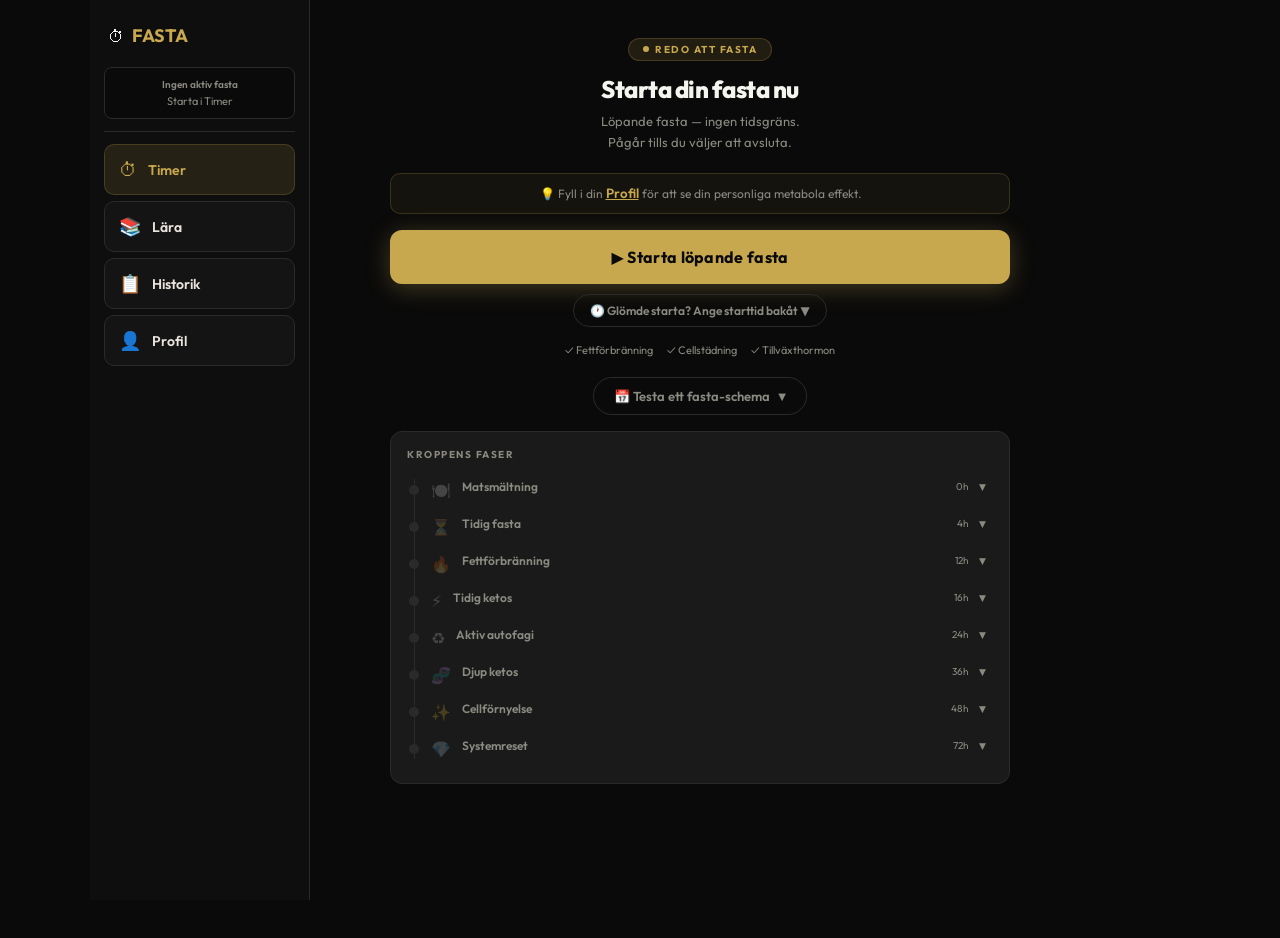
==== index.html @ 11d21c67 "Appikoner: guldring med F på svart bakgrund - icons/icon-192.png, icon-512.png (även maskable) och a" ====
<!DOCTYPE html>
<html lang="sv">
<head>
<meta charset="UTF-8"/>
<meta name="viewport" content="width=device-width, initial-scale=1.0, viewport-fit=cover"/>
<title>FASTA — Periodisk fasta timer & tracker | 16:8, OMAD, löpande fasta</title>
<meta name="description" content="Gratis app för periodisk fasta. Starta din 16:8, 18:6, OMAD eller löpande fasta och följ kroppens faser i realtid — fettförbränning, ketos och autofagi. Ingen registrering krävs."/>
<meta name="keywords" content="periodisk fasta, fasta app, 16:8 fasta, intermittent fasting, fasta timer, OMAD, ketos, autofagi, fettförbränning, fasta tracker"/>
<meta name="author" content="fastatimer.se"/>
<link rel="canonical" href="https://fastatimer.se/"/>
<meta property="og:type" content="website"/>
<meta property="og:url" content="https://fastatimer.se/"/>
<meta property="og:title" content="FASTA — Periodisk fasta timer & tracker"/>
<meta property="og:description" content="Följ din fasta i realtid. Se kroppens faser, fettförbränning, ketos och autofagi. Gratis och utan registrering."/>
<meta property="og:locale" content="sv_SE"/>
<meta name="twitter:card" content="summary"/>
<meta name="twitter:title" content="FASTA — Periodisk fasta timer & tracker"/>
<meta name="twitter:description" content="Gratis app för periodisk fasta. Följ 16:8, OMAD och löpande fasta med realtidstimer och kroppsfaser."/>
<link rel="manifest" href="manifest.json"/>
<meta name="theme-color" content="#c8a84e"/>
<meta name="apple-mobile-web-app-capable" content="yes"/>
<meta name="apple-mobile-web-app-status-bar-style" content="black-translucent"/>
<meta name="apple-mobile-web-app-title" content="FASTA"/>
<link rel="apple-touch-icon" href="icons/apple-touch-icon.png"/>
<link rel="icon" type="image/png" sizes="192x192" href="icons/icon-192.png"/>
<link href="https://fonts.googleapis.com/css2?family=Outfit:wght@300;400;500;600;700;800&display=swap" rel="stylesheet"/>
<link rel="stylesheet" href="css/styles.css"/>
</head>
<body>
<div id="app">
  <!-- Desktop sidebar -->
  <div id="sidebar">
    <div class="sidebar-logo"><span>⏱</span><span class="sidebar-logo-text">FASTA</span></div>
    <div id="sidebar-widget"></div>
    <div class="sidebar-divider"></div>
    <button class="nav-btn active"   data-view="timer"    onclick="setView('timer')">  <span class="n-icon">⏱</span><span class="n-label">Timer</span></button>
    <button class="nav-btn inactive" data-view="lära"     onclick="setView('lära')">   <span class="n-icon">📚</span><span class="n-label">Lära</span></button>
    <button class="nav-btn inactive" data-view="historik" onclick="setView('historik')"><span class="n-icon">📋</span><span class="n-label">Historik</span></button>
    <button class="nav-btn inactive" data-view="profil"   onclick="setView('profil')"> <span class="n-icon">👤</span><span class="n-label">Profil</span></button>
  </div>

  <!-- Mobile topbar -->
  <div id="mobile-topbar">
    <span class="topbar-title">FASTA</span>
    <div id="mobile-status-pill">⏱ Ingen fasta</div>
  </div>

  <!-- Main content area -->
  <div id="main"><div id="content"></div></div>

  <!-- Mobile bottom tab bar -->
  <nav id="mobile-tabs">
    <button class="tab-btn active" data-view="timer" onclick="setView('timer')"><span class="tab-icon">⏱</span><span class="tab-label">Timer</span></button>
    <button class="tab-btn" data-view="lära" onclick="setView('lära')"><span class="tab-icon">📚</span><span class="tab-label">Lära</span></button>
    <button class="tab-btn" data-view="historik" onclick="setView('historik')"><span class="tab-icon">📋</span><span class="tab-label">Historik</span></button>
    <button class="tab-btn" data-view="profil" onclick="setView('profil')"><span class="tab-icon">👤</span><span class="tab-label">Profil</span></button>
  </nav>
</div>
<script type="module" src="js/app.js"></script>
</body>
</html>
---- css/styles.css ----
/* ── FASTA — styles.css ── */

/* Reset & base */
*{box-sizing:border-box;margin:0;padding:0;}
body{font-family:'Outfit',system-ui,sans-serif;background:#0a0a0a;color:#f5f5f0;min-height:100vh;display:flex;justify-content:center;}
button{cursor:pointer;border:none;background:none;font-family:inherit;}
input,select{font-family:inherit;}

/* Scrollbar */
::-webkit-scrollbar{width:3px;}
::-webkit-scrollbar-thumb{background:#2a2a2a;border-radius:3px;}

/* Animations */
@keyframes fadeIn{from{opacity:0;transform:translateY(8px)}to{opacity:1;transform:translateY(0)}}
@keyframes popUp{from{opacity:0;transform:scale(.93)}to{opacity:1;transform:scale(1)}}
.fade{animation:fadeIn .25s ease forwards;}

/* Layout */
#app{display:flex;width:100%;max-width:1100px;min-height:100vh;}
#main{flex:1;overflow-y:auto;display:flex;justify-content:flex-start;padding:0 80px;}
#content{width:100%;max-width:620px;padding:32px 0 60px;}

/* Sidebar */
#sidebar{width:220px;background:#0e0e0e;border-right:1px solid #2a2a2a;display:flex;flex-direction:column;padding:24px 14px;position:sticky;top:0;height:100vh;flex-shrink:0;gap:4px;}
.sidebar-logo{display:flex;align-items:center;gap:8px;margin-bottom:16px;padding-left:4px;}
.sidebar-logo-text{font-size:18px;font-weight:700;color:#c8a84e;letter-spacing:-.3px;}
.sidebar-divider{height:1px;background:#2a2a2a;margin:8px 0;}

/* Navigation */
.nav-btn{width:100%;padding:13px 14px;border-radius:10px;display:flex;align-items:center;gap:11px;transition:all .15s;text-align:left;margin-bottom:2px;}
.nav-btn.active{background:rgba(200,168,78,0.12);color:#c8a84e;border:1px solid rgba(200,168,78,0.22);}
.nav-btn.inactive{color:#e8e4dc;border:1px solid #2a2a2a;background:#141414;}
.nav-btn .n-icon{font-size:18px;}
.nav-btn .n-label{font-size:14px;font-weight:600;}

/* Mobile topbar */
#mobile-topbar{display:none;position:fixed;top:0;left:0;right:0;z-index:90;background:#0e0e0e;border-bottom:1px solid #2a2a2a;height:52px;align-items:center;padding:0 16px;gap:12px;}
.topbar-title{font-size:15px;font-weight:700;color:#c8a84e;flex:1;}
#mobile-status-pill{background:#141414;border:1px solid #2a2a2a;border-radius:20px;padding:4px 10px;font-size:11px;color:#8a8a80;}
#mobile-status-pill.active-pill{border-color:rgba(200,168,78,0.3);color:#c8a84e;}

/* Cards */
.card{background:#1a1a1a;border:1px solid #2a2a2a;border-radius:12px;padding:16px;margin-bottom:14px;}
.variant-card{background:#141414;border:1px solid #2a2a2a;border-radius:10px;padding:12px;cursor:pointer;transition:all .15s;}
.variant-card:hover{border-color:rgba(200,168,78,0.3);}
.variant-card.selected{background:rgba(200,168,78,0.08);border-color:rgba(200,168,78,0.4);}

/* Eyebrow label */
.eyebrow{font-size:10px;color:#8a8a80;font-weight:700;letter-spacing:1.5px;text-transform:uppercase;margin-bottom:10px;}

/* Dual time boxes */
.dual-time{display:grid;grid-template-columns:1fr 1fr;gap:10px;width:100%;margin-bottom:14px;}
.time-box{border-radius:10px;padding:14px;text-align:center;}
.time-box.actual{background:#141414;border:1px solid #2a2a2a;}
.time-box.metabolic{background:rgba(200,168,78,0.1);border:1px solid rgba(200,168,78,0.35);}
.time-box-label{font-size:10px;font-weight:700;letter-spacing:1.5px;text-transform:uppercase;margin-bottom:6px;}
.time-box-value{font-size:22px;font-weight:800;font-family:monospace;letter-spacing:1px;}
.time-box-phase{font-size:11px;font-weight:600;margin-top:4px;}

/* Ring */
.ring-wrap{position:relative;width:200px;height:200px;margin-bottom:14px;}
.ring-center{position:absolute;inset:0;display:flex;flex-direction:column;align-items:center;justify-content:center;gap:2px;}

/* Buttons */
.btn-gold{padding:15px;border-radius:10px;font-size:15px;font-weight:700;background:#c8a84e;color:#0a0a0a;border:none;box-shadow:0 4px 18px rgba(200,168,78,0.25);letter-spacing:.3px;}
.btn-end{padding:15px;border-radius:10px;font-size:15px;font-weight:700;background:#1a1a1a;color:#8a8a80;border:1px solid #2a2a2a;}
.btn-icon{padding:15px;border-radius:10px;font-size:15px;background:#1a1a1a;color:#8a8a80;border:1px solid #2a2a2a;}

/* Phase timeline */
.phase-row:hover{background:rgba(200,168,78,0.04)!important;}
.phase-dot{position:absolute;left:2px;width:10px;height:10px;border-radius:50%;z-index:1;transition:all .6s;}
.phase-bar{height:2px;border-radius:2px;background:#2a2a2a;overflow:hidden;}
.phase-bar-fill{height:100%;border-radius:2px;transition:width .9s ease;}
.phase-detail{padding:9px 10px 10px 32px;margin-bottom:3px;background:#0a0a0a;border-radius:7px;}

/* Pause banner */
.pause-banner{width:100%;background:rgba(200,168,78,0.08);border:1px solid rgba(200,168,78,0.22);border-radius:8px;padding:9px 12px;margin-bottom:14px;display:flex;justify-content:space-between;align-items:center;}

/* Learn cards */
.learn-card{background:#1a1a1a;border-radius:10px;padding:12px;cursor:pointer;display:flex;flex-direction:column;gap:7px;min-height:120px;transition:transform .15s,border-color .15s;}
.learn-card:hover{transform:translateY(-2px);}
.learn-icon-box{width:30px;height:30px;border-radius:7px;background:rgba(200,168,78,0.12);border:1px solid rgba(200,168,78,0.22);display:flex;align-items:center;justify-content:center;font-size:14px;}
.warn-banner{background:rgba(127,29,29,0.25);border:1px solid rgba(239,68,68,0.2);border-radius:7px;padding:9px 12px;margin-bottom:10px;font-size:11px;color:#fca5a5;line-height:1.6;}

/* History */
.hist-card{background:#1a1a1a;border:1px solid #2a2a2a;border-radius:12px;padding:14px;margin-bottom:10px;transition:border-color .15s;}
.hist-card:hover{border-color:rgba(200,168,78,0.22);}
.stat-card{background:#1a1a1a;border:1px solid #2a2a2a;border-radius:10px;padding:12px 10px;text-align:center;}
.stat-val{font-size:20px;font-weight:800;color:#c8a84e;}
.stat-label{font-size:10px;color:#8a8a80;margin-top:2px;}

/* History modal */
.benefit-box{border-radius:10px;padding:10px 12px;margin-bottom:8px;}
.not-reached{display:flex;gap:8px;align-items:center;padding:7px 10px;background:#0a0a0a;border-radius:8px;margin-bottom:5px;border:1px solid #2a2a2a;opacity:.45;}
.log-item{display:flex;gap:8px;padding:7px 10px;background:#0a0a0a;border-radius:8px;margin-bottom:4px;border:1px solid #2a2a2a;}

/* Profile */
.profile-field{margin-bottom:16px;}
.profile-label{font-size:12px;color:#8a8a80;font-weight:600;margin-bottom:6px;display:block;}
.profile-input{width:100%;padding:11px 14px;border-radius:10px;border:1px solid #2a2a2a;background:#0a0a0a;color:#f5f5f0;font-size:14px;outline:none;transition:border-color .15s;}
.profile-input:focus{border-color:rgba(200,168,78,0.4);}
.profile-radio-group{display:flex;gap:8px;flex-wrap:wrap;}
.profile-radio{padding:9px 16px;border-radius:20px;font-size:13px;font-weight:600;cursor:pointer;transition:all .15s;border:1px solid #2a2a2a;background:#0a0a0a;color:#8a8a80;}
.profile-radio.selected{background:rgba(200,168,78,0.12);color:#c8a84e;border-color:rgba(200,168,78,0.4);}

/* Modals */
.modal-backdrop{position:fixed;inset:0;z-index:200;background:rgba(0,0,0,0.8);backdrop-filter:blur(4px);display:flex;align-items:center;justify-content:center;padding:20px;overflow-y:auto;}
.modal-box{background:#1a1a1a;border-radius:16px;max-width:400px;width:100%;box-shadow:0 24px 60px rgba(0,0,0,0.7);border:1px solid rgba(200,168,78,0.22);animation:popUp .2s ease;}
.modal-header{padding:18px 18px 14px;border-bottom:1px solid #2a2a2a;}
.modal-body{padding:14px 18px;max-height:60vh;overflow-y:auto;}
.modal-close{color:#8a8a80;font-size:20px;cursor:pointer;line-height:1;}
.minput{width:100%;padding:9px 12px;border-radius:8px;border:1px solid #2a2a2a;background:#0a0a0a;color:#f5f5f0;font-size:13px;outline:none;font-family:inherit;margin-bottom:8px;}

/* Mobile bottom tab bar */
#mobile-tabs{display:none;position:fixed;bottom:0;left:0;right:0;z-index:90;background:#0e0e0e;border-top:1px solid #2a2a2a;height:60px;justify-content:space-around;align-items:center;padding:0 8px;}
.tab-btn{display:flex;flex-direction:column;align-items:center;gap:2px;padding:6px 12px;border-radius:8px;transition:all .15s;color:#8a8a80;min-width:60px;}
.tab-btn.active{color:#c8a84e;}
.tab-icon{font-size:20px;line-height:1;}
.tab-label{font-size:10px;font-weight:600;letter-spacing:.3px;}

/* Touch optimizations */
button, .variant-card, .learn-card, .hist-card, .phase-row{
  -webkit-tap-highlight-color:transparent;
  touch-action:manipulation;
}

/* Responsive — tablet */
@media(max-width:900px){
  #main{padding:0 40px;}
  #content{max-width:560px;}
}

/* Responsive — mobile */
@media(max-width:700px){
  #sidebar{display:none;}
  #mobile-topbar{display:flex;}
  #mobile-tabs{display:flex;}
  #main{padding:52px 0 0;justify-content:center;}
  #content{padding:16px 16px 140px;max-width:100%;}

  /* Prevent iOS zoom on focus */
  .profile-input, .minput, input[type="number"], input[type="datetime-local"]{
    font-size:16px;
  }

  /* Dual time boxes — stack on very small */
  .dual-time{gap:8px;}
  .time-box{padding:10px 8px;}
  .time-box-value{font-size:18px;}
  .time-box-label{font-size:9px;letter-spacing:1px;}

  /* Bigger touch targets */
  .btn-end, .btn-icon, .btn-gold{padding:16px;min-height:48px;}
  .nav-btn{padding:14px;min-height:48px;}
  .profile-radio{padding:11px 16px;min-height:44px;}

  /* Learn cards — 2 columns on mobile */
  .learn-grid{grid-template-columns:repeat(2,1fr)!important;gap:8px!important;}
  .learn-card{min-height:100px;padding:10px;}

  /* Schema grid — single column */
  .schema-grid{grid-template-columns:1fr!important;}

  /* Stats grid — keep 3 but tighter */
  .stats-grid{gap:6px!important;}
  .stat-card{padding:10px 6px;}
  .stat-val{font-size:18px;}

  /* History cards */
  .hist-card{padding:12px;}

  /* Modals — full width on mobile */
  .modal-backdrop{padding:12px;align-items:flex-end;}
  .modal-box{max-width:100%;border-radius:16px 16px 0 0;max-height:85vh;}
  .modal-body{max-height:65vh;}

  /* Cards */
  .card{padding:14px;margin-bottom:12px;}

  /* Phase timeline touch targets */
  .phase-row{min-height:44px;}

  /* Variant cards */
  .variant-card{padding:14px;}
}

/* Responsive — very small (iPhone SE etc) */
@media(max-width:380px){
  #content{padding:12px 12px 140px;}

  .dual-time{grid-template-columns:1fr;gap:6px;}
  .time-box-value{font-size:20px;}

  .learn-grid{grid-template-columns:1fr!important;}

  .stat-val{font-size:16px;}
  .stat-card{padding:8px 4px;}

  .modal-backdrop{padding:0;}
  .modal-box{border-radius:16px 16px 0 0;}
}

/* Safe area for notched phones */
@supports(padding:env(safe-area-inset-bottom)){
  #mobile-tabs{padding-bottom:env(safe-area-inset-bottom);height:calc(60px + env(safe-area-inset-bottom));}
  #content{padding-bottom:calc(140px + env(safe-area-inset-bottom));}
  #mobile-topbar{padding-top:env(safe-area-inset-top);height:calc(52px + env(safe-area-inset-top));}
  @media(max-width:700px){
    #main{padding-top:calc(52px + env(safe-area-inset-top));}
  }
}
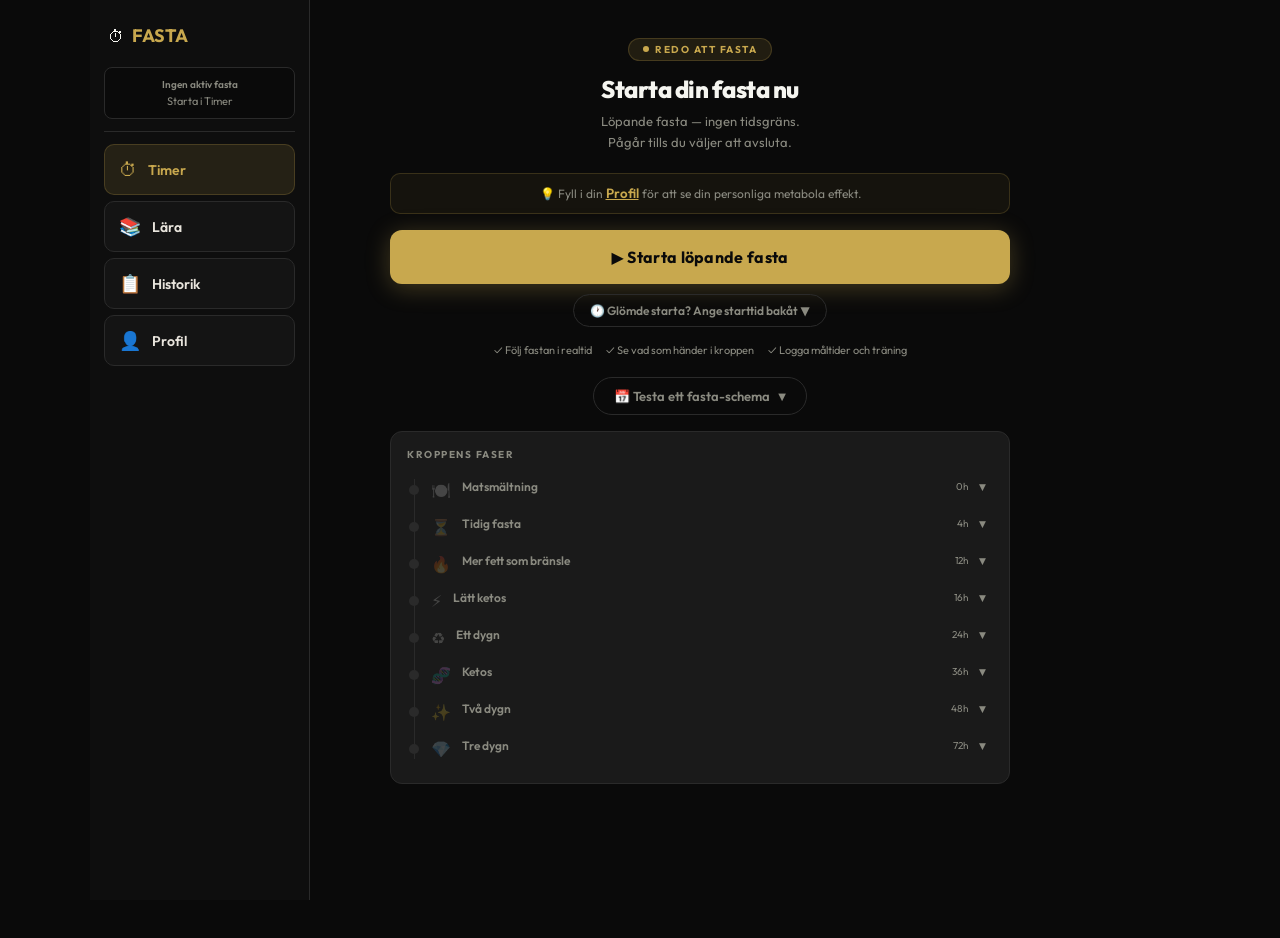
==== commit 6267f58d: "K2: en gammal flik skriver aldrig över nyare data Varje flik minns fasta-data som den senast läste e" ====
--- a/index.html
+++ b/index.html
@@ -56,6 +56,7 @@
     <button class="tab-btn" data-view="profil" onclick="setView('profil')"><span class="tab-icon">👤</span><span class="tab-label">Profil</span></button>
   </nav>
 </div>
+<div id="notice" class="notice" role="status" onclick="this.textContent=''"></div>
 <script type="module" src="js/app.js"></script>
 </body>
 </html>
--- a/css/styles.css
+++ b/css/styles.css
@@ -77,14 +77,18 @@
 .pause-banner{width:100%;background:rgba(200,168,78,0.08);border:1px solid rgba(200,168,78,0.22);border-radius:8px;padding:9px 12px;margin-bottom:14px;display:flex;justify-content:space-between;align-items:center;}
 
 /* Learn cards */
-.learn-card{background:#1a1a1a;border-radius:10px;padding:12px;cursor:pointer;display:flex;flex-direction:column;gap:7px;min-height:120px;transition:transform .15s,border-color .15s;}
-.learn-card:hover{transform:translateY(-2px);}
+.learn-card{background:#1a1a1a;border:1px solid #2a2a2a;border-radius:10px;padding:12px;cursor:pointer;display:flex;flex-direction:column;gap:7px;min-height:120px;transition:transform .15s,border-color .15s;}
+.learn-card:hover{transform:translateY(-2px);border-color:rgba(200,168,78,0.22);}
+.learn-card.warn{border-color:rgba(239,68,68,0.2);}
+.learn-card.warn:hover{border-color:rgba(239,68,68,0.4);}
 .learn-icon-box{width:30px;height:30px;border-radius:7px;background:rgba(200,168,78,0.12);border:1px solid rgba(200,168,78,0.22);display:flex;align-items:center;justify-content:center;font-size:14px;}
 .warn-banner{background:rgba(127,29,29,0.25);border:1px solid rgba(239,68,68,0.2);border-radius:7px;padding:9px 12px;margin-bottom:10px;font-size:11px;color:#fca5a5;line-height:1.6;}
 
 /* History */
 .hist-card{background:#1a1a1a;border:1px solid #2a2a2a;border-radius:12px;padding:14px;margin-bottom:10px;transition:border-color .15s;}
 .hist-card:hover{border-color:rgba(200,168,78,0.22);}
+.hist-del{padding:4px 8px;border-radius:6px;font-size:12px;color:#52525b;background:transparent;border:1px solid #2a2a2a;cursor:pointer;}
+.hist-del:hover{color:#ef4444;border-color:rgba(239,68,68,0.3);}
 .stat-card{background:#1a1a1a;border:1px solid #2a2a2a;border-radius:10px;padding:12px 10px;text-align:center;}
 .stat-val{font-size:20px;font-weight:800;color:#c8a84e;}
 .stat-label{font-size:10px;color:#8a8a80;margin-top:2px;}
@@ -200,6 +204,10 @@
   .modal-box{border-radius:16px 16px 0 0;}
 }
 
+/* Short message (showNotice in ui.js), above the bottom tab bar */
+.notice{position:fixed;left:16px;right:16px;bottom:calc(76px + env(safe-area-inset-bottom, 0px));z-index:300;max-width:420px;margin:0 auto;background:#1a1a1a;border:1px solid #c8a84e;border-radius:10px;padding:12px 14px;color:#f5f5f0;font-size:14px;line-height:1.5;box-shadow:0 6px 24px rgba(0,0,0,0.5);cursor:pointer;}
+.notice:empty{display:none;}
+
 /* Safe area for notched phones */
 @supports(padding:env(safe-area-inset-bottom)){
   #mobile-tabs{padding-bottom:env(safe-area-inset-bottom);height:calc(60px + env(safe-area-inset-bottom));}
@@ -209,3 +217,13 @@
     #main{padding-top:calc(52px + env(safe-area-inset-top));}
   }
 }
+
+/* Health questions (Profile) */
+.health-check{display:flex;align-items:center;gap:12px;width:100%;min-height:44px;padding:10px 12px;border-radius:10px;border:1px solid #2a2a2a;background:#0a0a0a;color:#b5b5aa;font-size:13px;line-height:1.5;text-align:left;cursor:pointer;font-family:inherit;}
+.health-check.checked{border-color:rgba(200,168,78,0.4);color:#f5f5f0;}
+.health-box{flex:0 0 22px;height:22px;border-radius:6px;border:1.5px solid #4a4a44;display:flex;align-items:center;justify-content:center;font-size:14px;font-weight:800;color:#0a0a0a;}
+.health-check.checked .health-box{background:#c8a84e;border-color:#c8a84e;}
+.health-warn{display:block;width:100%;margin-top:6px;padding:10px 12px;border-radius:10px;border:1px solid rgba(239,168,68,0.3);background:rgba(239,168,68,0.07);color:#e8d9b0;font-size:12px;line-height:1.6;text-align:left;cursor:pointer;font-family:inherit;}
+.health-more{display:block;margin-top:6px;color:#c8a84e;font-weight:600;}
+.health-long{margin-top:8px;padding-top:8px;border-top:1px solid rgba(239,168,68,0.2);color:#b5b5aa;}
+.health-src{display:block;margin-top:6px;font-size:11px;color:#8a8a80;}
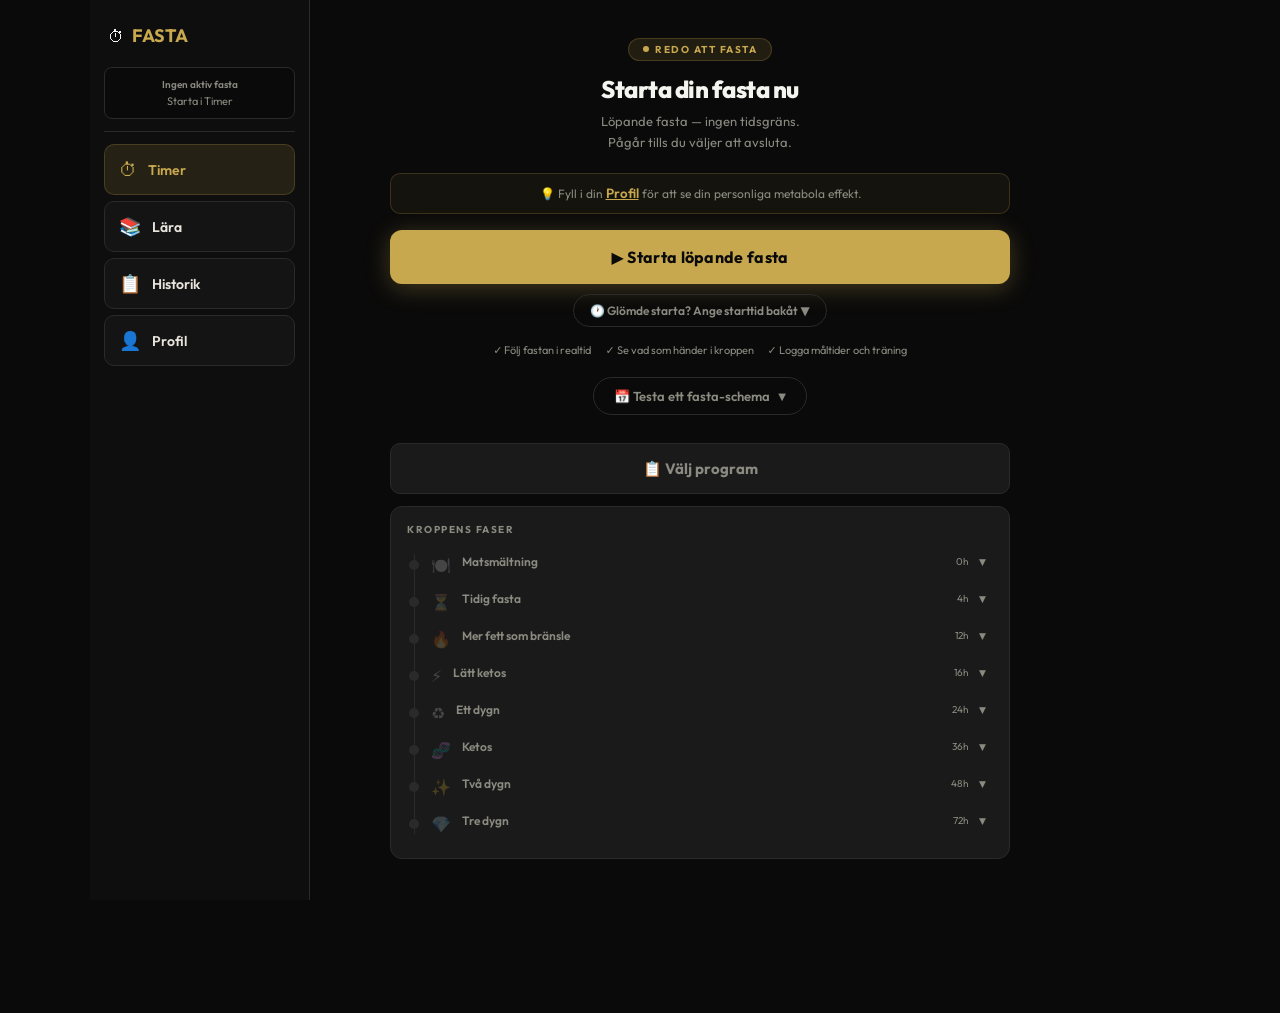
==== commit 7fd9ab3e: "Typsnittet Outfit från egen server i stället för Google (T-04) Co-Authored-By: Claude Opus 5.5 <nore" ====
--- a/index.html
+++ b/index.html
@@ -23,7 +23,8 @@
 <meta name="apple-mobile-web-app-title" content="FASTA"/>
 <link rel="apple-touch-icon" href="icons/apple-touch-icon.png"/>
 <link rel="icon" type="image/png" sizes="192x192" href="icons/icon-192.png"/>
-<link href="https://fonts.googleapis.com/css2?family=Outfit:wght@300;400;500;600;700;800&display=swap" rel="stylesheet"/>
+<link rel="preload" href="fonts/outfit-latin.woff2" as="font" type="font/woff2" crossorigin/>
+<link rel="stylesheet" href="css/fonts.css"/>
 <link rel="stylesheet" href="css/styles.css"/>
 </head>
 <body>
--- a/css/fonts.css
+++ b/css/fonts.css
@@ -0,0 +1,8 @@
+/* Outfit (variable, latin incl. åäö) from @fontsource-variable/outfit 5.3.0, OFL-1.1: fonts/OFL.txt */
+@font-face {
+  font-family: 'Outfit';
+  font-style: normal;
+  font-display: swap;
+  font-weight: 300 800;
+  src: url(../fonts/outfit-latin.woff2) format('woff2');
+}
--- a/css/styles.css
+++ b/css/styles.css
@@ -227,3 +227,22 @@
 .health-more{display:block;margin-top:6px;color:#c8a84e;font-weight:600;}
 .health-long{margin-top:8px;padding-top:8px;border-top:1px solid rgba(239,168,68,0.2);color:#b5b5aa;}
 .health-src{display:block;margin-top:6px;font-size:11px;color:#8a8a80;}
+.form-err{display:none;background:rgba(127,29,29,0.3);border:1px solid rgba(239,68,68,0.25);border-radius:8px;padding:8px 12px;margin-bottom:12px;font-size:12px;color:#fca5a5}
+
+/* Goals and programs */
+.goal-card h2,.program-card h2{font-size:18px;margin-bottom:10px;color:#f5f5f0;}
+.goal-card p,.program-card p{font-size:13px;color:#b5b5aa;line-height:1.7;margin:10px 0;}
+.goal-card .profile-radio{min-width:44px;min-height:44px;}
+.goal-card .profile-input{font-size:16px;min-height:44px;}
+.goal-card .profile-label{margin-top:14px;}
+.program-heading{display:flex;align-items:center;justify-content:space-between;gap:10px;}
+.program-heading h2{font-size:18px;margin:0;}
+.program-controls{display:flex;flex-wrap:wrap;gap:8px;margin:12px 0;}
+.program-controls[hidden]{display:none;}
+.program-controls button{flex:1;min-width:130px;min-height:44px;}
+.program-card .btn-icon,.program-close{min-width:44px;min-height:44px;color:#c8a84e;font-size:20px;}
+.program-picker .modal-body>p{font-size:13px;color:#b5b5aa;line-height:1.7;margin-bottom:14px;}
+.program-choice{width:100%;text-align:left;min-height:44px;color:#c8a84e;font-size:18px;font-weight:700;}
+.program-choice[aria-expanded="true"]{text-decoration:underline;}
+.program-start{width:100%;margin-top:14px;min-height:44px;}
+.week-progress{font-size:13px;color:#b5b5aa;line-height:1.7;margin:14px 0;}
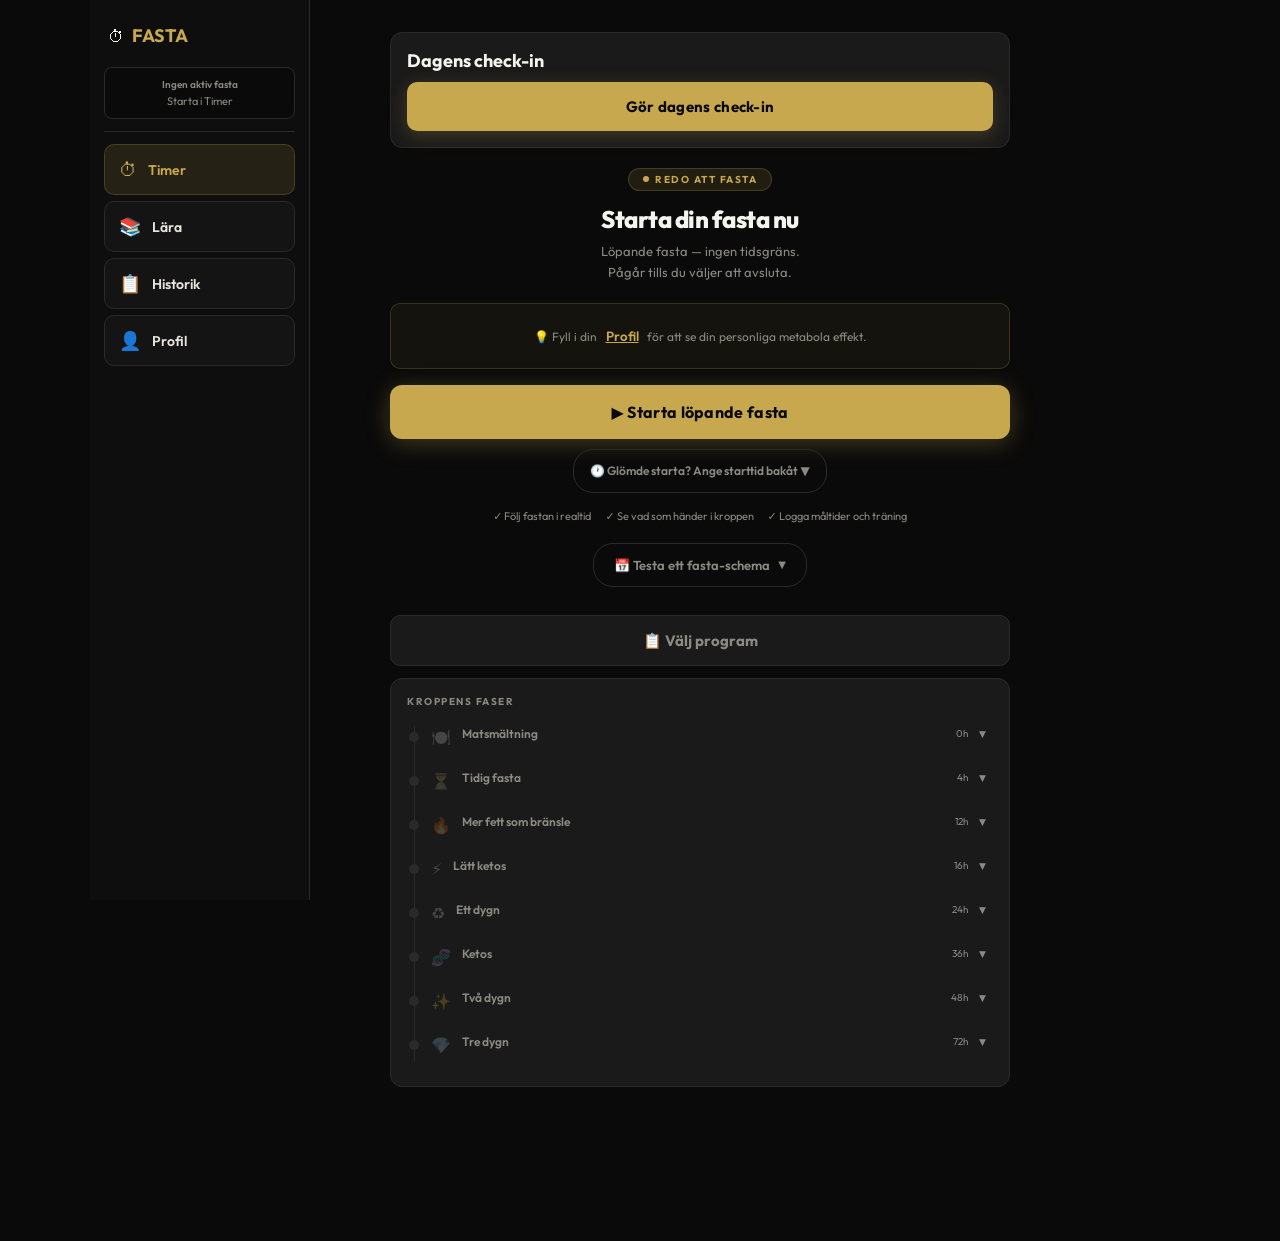
==== commit eeb9801f: "T-08: CSP i vercel.json, inline-händelser ersatta med data-action En gemensam klicklyssnare i app.js" ====
--- a/index.html
+++ b/index.html
@@ -34,10 +34,10 @@
     <div class="sidebar-logo"><span>⏱</span><span class="sidebar-logo-text">FASTA</span></div>
     <div id="sidebar-widget"></div>
     <div class="sidebar-divider"></div>
-    <button class="nav-btn active"   data-view="timer"    onclick="setView('timer')">  <span class="n-icon">⏱</span><span class="n-label">Timer</span></button>
-    <button class="nav-btn inactive" data-view="lära"     onclick="setView('lära')">   <span class="n-icon">📚</span><span class="n-label">Lära</span></button>
-    <button class="nav-btn inactive" data-view="historik" onclick="setView('historik')"><span class="n-icon">📋</span><span class="n-label">Historik</span></button>
-    <button class="nav-btn inactive" data-view="profil"   onclick="setView('profil')"> <span class="n-icon">👤</span><span class="n-label">Profil</span></button>
+    <button class="nav-btn active"   data-view="timer"    data-action="view" data-arg="timer">  <span class="n-icon">⏱</span><span class="n-label">Timer</span></button>
+    <button class="nav-btn inactive" data-view="lära"     data-action="view" data-arg="lära">   <span class="n-icon">📚</span><span class="n-label">Lära</span></button>
+    <button class="nav-btn inactive" data-view="historik" data-action="view" data-arg="historik"><span class="n-icon">📋</span><span class="n-label">Historik</span></button>
+    <button class="nav-btn inactive" data-view="profil"   data-action="view" data-arg="profil"> <span class="n-icon">👤</span><span class="n-label">Profil</span></button>
   </div>
 
   <!-- Mobile topbar -->
@@ -51,13 +51,13 @@
 
   <!-- Mobile bottom tab bar -->
   <nav id="mobile-tabs">
-    <button class="tab-btn active" data-view="timer" onclick="setView('timer')"><span class="tab-icon">⏱</span><span class="tab-label">Timer</span></button>
-    <button class="tab-btn" data-view="lära" onclick="setView('lära')"><span class="tab-icon">📚</span><span class="tab-label">Lära</span></button>
-    <button class="tab-btn" data-view="historik" onclick="setView('historik')"><span class="tab-icon">📋</span><span class="tab-label">Historik</span></button>
-    <button class="tab-btn" data-view="profil" onclick="setView('profil')"><span class="tab-icon">👤</span><span class="tab-label">Profil</span></button>
+    <button class="tab-btn active" data-view="timer" data-action="view" data-arg="timer"><span class="tab-icon">⏱</span><span class="tab-label">Timer</span></button>
+    <button class="tab-btn" data-view="lära" data-action="view" data-arg="lära"><span class="tab-icon">📚</span><span class="tab-label">Lära</span></button>
+    <button class="tab-btn" data-view="historik" data-action="view" data-arg="historik"><span class="tab-icon">📋</span><span class="tab-label">Historik</span></button>
+    <button class="tab-btn" data-view="profil" data-action="view" data-arg="profil"><span class="tab-icon">👤</span><span class="tab-label">Profil</span></button>
   </nav>
 </div>
-<div id="notice" class="notice" role="status" onclick="this.textContent=''"></div>
+<div id="notice" class="notice" role="status"></div>
 <script type="module" src="js/app.js"></script>
 </body>
 </html>
--- a/css/styles.css
+++ b/css/styles.css
@@ -246,3 +246,41 @@
 .program-choice[aria-expanded="true"]{text-decoration:underline;}
 .program-start{width:100%;margin-top:14px;min-height:44px;}
 .week-progress{font-size:13px;color:#b5b5aa;line-height:1.7;margin:14px 0;}
+
+/* Keyboard access and touch targets */
+button,[role="button"]{min-width:44px;min-height:44px;}
+input,select,textarea{min-height:44px;}
+.profile-input,.minput{font-size:16px;}
+button:focus-visible,[role="button"]:focus-visible,input:focus-visible,select:focus-visible{
+  outline:2px solid #c8a84e;outline-offset:3px;
+}
+.modal-close,.hist-del{flex-shrink:0;}
+.hist-card{position:relative;}
+.hist-details{cursor:pointer;border-radius:6px;}
+.hist-details>div:first-child{min-height:44px;}
+.hist-del{position:absolute;top:10px;right:10px;}
+
+/* Daily check-in */
+.checkin-card h2{font-size:18px;margin-bottom:10px;}
+.checkin-card p,.checkin-modal p{font-size:13px;line-height:1.7;color:#b5b5aa;margin:10px 0;}
+.checkin-card .btn-gold,.checkin-modal .btn-gold{width:100%;}
+.checkin-scale,.checkin-symptoms{border:0;min-width:0;margin:16px 0;padding:0;}
+.checkin-modal legend,.checkin-modal label[for]{font-size:15px;font-weight:600;display:block;margin-bottom:8px;}
+.checkin-scale-buttons{display:grid;grid-template-columns:repeat(5,minmax(44px,1fr));gap:8px;}
+.checkin-scale-buttons button,.checkin-secondary{border:1px solid #444;border-radius:8px;background:#141414;color:#f5f5f0;font-size:16px;min-height:44px;padding:8px;}
+.checkin-scale-buttons button[aria-pressed="true"]{background:#c8a84e;color:#0a0a0a;border-color:#c8a84e;font-weight:700;}
+.checkin-scale-ends{display:flex;justify-content:space-between;font-size:12px;color:#b5b5aa;margin-top:5px;}
+.checkin-modal .profile-input{font-size:16px;}
+.checkin-symptoms label{display:flex;align-items:center;gap:12px;min-height:44px;font-size:15px;cursor:pointer;}
+.checkin-symptoms input{width:22px;margin:0;accent-color:#c8a84e;}
+.checkin-secondary{margin:8px 0;width:100%;}
+.checkin-modal [hidden]{display:none;}
+
+/* Integritetssidan (integritet.html) */
+.legal{width:100%;max-width:560px;padding:calc(16px + env(safe-area-inset-top)) 16px calc(24px + env(safe-area-inset-bottom));line-height:1.7;}
+.legal h1{font-size:18px;color:#c8a84e;margin-bottom:6px;}
+.legal h2{font-size:14px;margin:14px 0 4px;}
+.legal p{font-size:14px;color:#b5b5aa;}
+.legal-date{font-size:12px !important;color:#8a8a80 !important;}
+.legal-back{display:inline-flex;align-items:center;min-height:44px;padding:0 4px;margin-bottom:8px;color:#c8a84e;font-weight:600;text-decoration:none;}
+.legal-link{display:inline-flex;align-items:center;min-height:44px;color:#c8a84e;font-weight:600;}
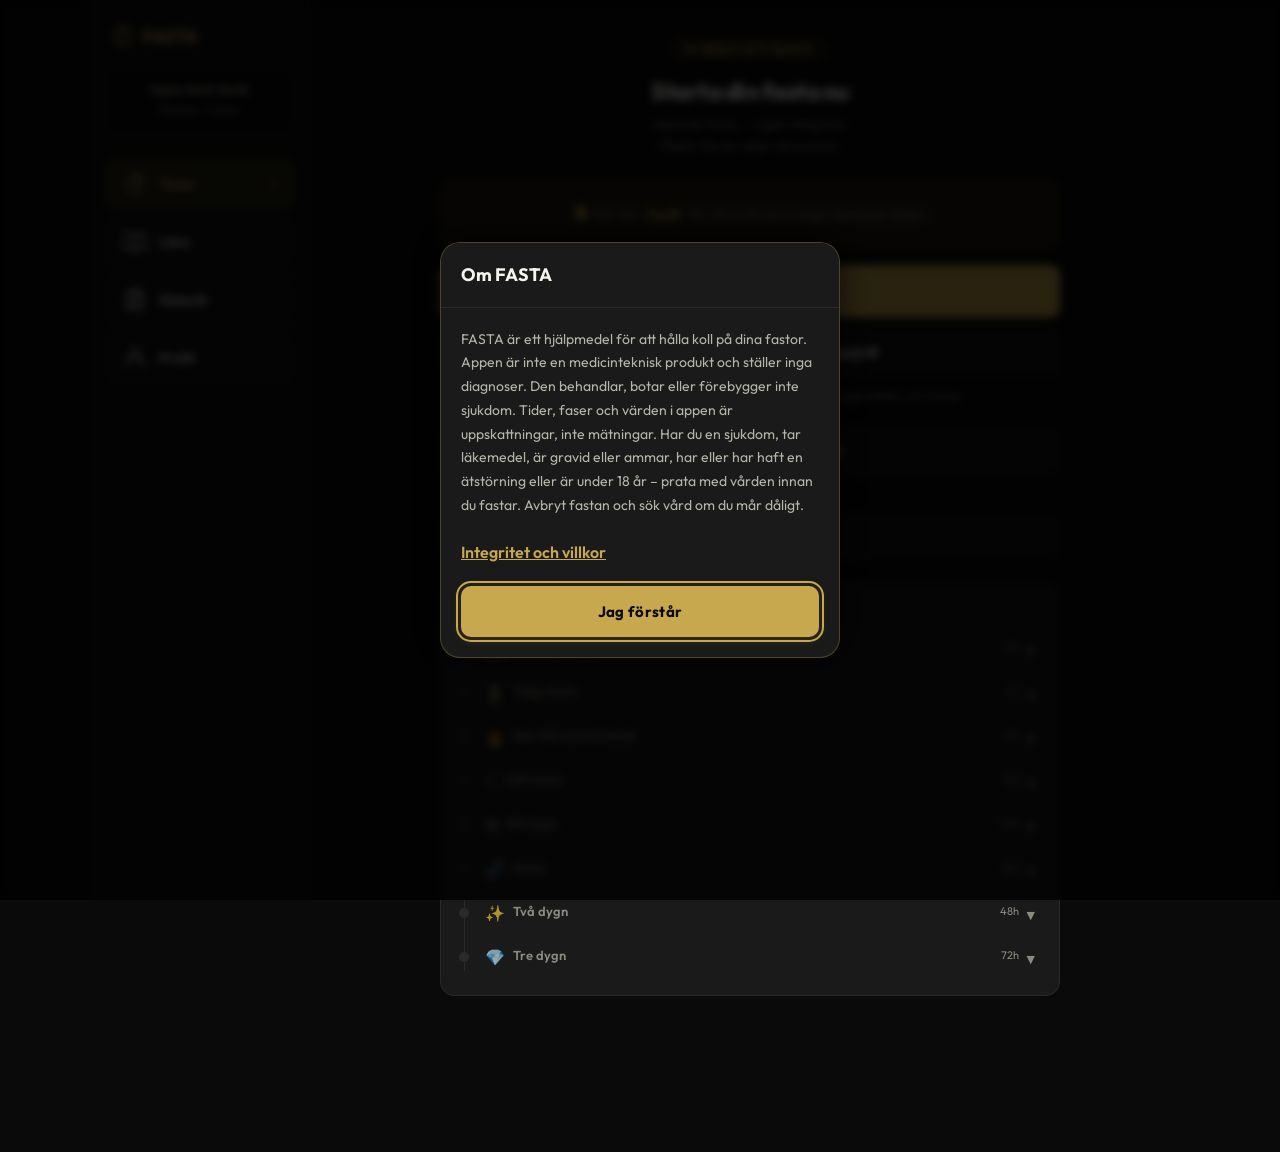
==== commit e522096d: "T-37: samla rutor, meny och integritetssidans design" ====
--- a/index.html
+++ b/index.html
@@ -31,19 +31,19 @@
 <div id="app">
   <!-- Desktop sidebar -->
   <div id="sidebar">
-    <div class="sidebar-logo"><span>⏱</span><span class="sidebar-logo-text">FASTA</span></div>
+    <div class="sidebar-logo"><span><svg class="nav-icon" viewBox="0 0 24 24" aria-hidden="true"><circle cx="12" cy="13" r="8"/><path d="M12 9v4l3 2M9 2h6M12 2v3M18 5l2-2"/></svg></span><span class="sidebar-logo-text">FASTA</span></div>
     <div id="sidebar-widget"></div>
     <div class="sidebar-divider"></div>
-    <button class="nav-btn active"   data-view="timer"    data-action="view" data-arg="timer">  <span class="n-icon">⏱</span><span class="n-label">Timer</span></button>
-    <button class="nav-btn inactive" data-view="lära"     data-action="view" data-arg="lära">   <span class="n-icon">📚</span><span class="n-label">Lära</span></button>
-    <button class="nav-btn inactive" data-view="historik" data-action="view" data-arg="historik"><span class="n-icon">📋</span><span class="n-label">Historik</span></button>
-    <button class="nav-btn inactive" data-view="profil"   data-action="view" data-arg="profil"> <span class="n-icon">👤</span><span class="n-label">Profil</span></button>
+    <button class="nav-btn active"   data-view="timer"    data-action="view" data-arg="timer">  <span class="n-icon"><svg class="nav-icon" viewBox="0 0 24 24" aria-hidden="true"><circle cx="12" cy="13" r="8"/><path d="M12 9v4l3 2M9 2h6M12 2v3M18 5l2-2"/></svg></span><span class="n-label">Timer</span></button>
+    <button class="nav-btn inactive" data-view="lära"     data-action="view" data-arg="lära">   <span class="n-icon"><svg class="nav-icon" viewBox="0 0 24 24" aria-hidden="true"><path d="M12 5v16M12 5C9 3 5 3 2 4v15c3-1 7-1 10 2 3-3 7-3 10-2V4c-3-1-7-1-10 1Z"/></svg></span><span class="n-label">Lära</span></button>
+    <button class="nav-btn inactive" data-view="historik" data-action="view" data-arg="historik"><span class="n-icon"><svg class="nav-icon" viewBox="0 0 24 24" aria-hidden="true"><path d="M8 4H5a1 1 0 0 0-1 1v16h16V5a1 1 0 0 0-1-1h-3M8 10h8M8 14h8M8 18h5"/><rect x="8" y="2" width="8" height="4" rx="1"/></svg></span><span class="n-label">Historik</span></button>
+    <button class="nav-btn inactive" data-view="profil"   data-action="view" data-arg="profil"> <span class="n-icon"><svg class="nav-icon" viewBox="0 0 24 24" aria-hidden="true"><circle cx="12" cy="7" r="4"/><path d="M4 21v-2a8 8 0 0 1 16 0v2"/></svg></span><span class="n-label">Profil</span></button>
   </div>
 
   <!-- Mobile topbar -->
   <div id="mobile-topbar">
     <span class="topbar-title">FASTA</span>
-    <div id="mobile-status-pill">⏱ Ingen fasta</div>
+    <div id="mobile-status-pill">Ingen fasta</div>
   </div>
 
   <!-- Main content area -->
@@ -51,10 +51,10 @@
 
   <!-- Mobile bottom tab bar -->
   <nav id="mobile-tabs">
-    <button class="tab-btn active" data-view="timer" data-action="view" data-arg="timer"><span class="tab-icon">⏱</span><span class="tab-label">Timer</span></button>
-    <button class="tab-btn" data-view="lära" data-action="view" data-arg="lära"><span class="tab-icon">📚</span><span class="tab-label">Lära</span></button>
-    <button class="tab-btn" data-view="historik" data-action="view" data-arg="historik"><span class="tab-icon">📋</span><span class="tab-label">Historik</span></button>
-    <button class="tab-btn" data-view="profil" data-action="view" data-arg="profil"><span class="tab-icon">👤</span><span class="tab-label">Profil</span></button>
+    <button class="tab-btn active" data-view="timer" data-action="view" data-arg="timer"><span class="tab-icon"><svg class="nav-icon" viewBox="0 0 24 24" aria-hidden="true"><circle cx="12" cy="13" r="8"/><path d="M12 9v4l3 2M9 2h6M12 2v3M18 5l2-2"/></svg></span><span class="tab-label">Timer</span></button>
+    <button class="tab-btn" data-view="lära" data-action="view" data-arg="lära"><span class="tab-icon"><svg class="nav-icon" viewBox="0 0 24 24" aria-hidden="true"><path d="M12 5v16M12 5C9 3 5 3 2 4v15c3-1 7-1 10 2 3-3 7-3 10-2V4c-3-1-7-1-10 1Z"/></svg></span><span class="tab-label">Lära</span></button>
+    <button class="tab-btn" data-view="historik" data-action="view" data-arg="historik"><span class="tab-icon"><svg class="nav-icon" viewBox="0 0 24 24" aria-hidden="true"><path d="M8 4H5a1 1 0 0 0-1 1v16h16V5a1 1 0 0 0-1-1h-3M8 10h8M8 14h8M8 18h5"/><rect x="8" y="2" width="8" height="4" rx="1"/></svg></span><span class="tab-label">Historik</span></button>
+    <button class="tab-btn" data-view="profil" data-action="view" data-arg="profil"><span class="tab-icon"><svg class="nav-icon" viewBox="0 0 24 24" aria-hidden="true"><circle cx="12" cy="7" r="4"/><path d="M4 21v-2a8 8 0 0 1 16 0v2"/></svg></span><span class="tab-label">Profil</span></button>
   </nav>
 </div>
 <div id="notice" class="notice" role="status"></div>
--- a/css/styles.css
+++ b/css/styles.css
@@ -1,14 +1,64 @@
+/* Shared design tokens from DESIGN.md. Layout dimensions (rings, navigation,
+   breakpoints, touch targets) remain separate from the spacing scale. */
+:root{
+  --gold:#c8a84e;
+  --gold-soft:rgba(200,168,78,0.12);
+  --gold-line:rgba(200,168,78,0.30);
+  --bg:#0a0a0a;
+  --surface-sunken:#0a0a0a;
+  --surface-chrome:#111111;
+  --surface-raised:#141414;
+  --surface-card:#1a1a1a;
+  --line:#2a2a2a;
+  --line-strong:#4a4a44;
+  --text:#f5f5f0;
+  --text-muted:#b5b5aa;
+  --text-subtle:#8a8a80;
+  --danger:#ef4444;
+  --danger-text:#fca5a5;
+  --danger-soft:rgba(239,68,68,0.10);
+  --danger-line:rgba(239,68,68,0.25);
+  --caution-text:#e8d9b0;
+  --caution-line:rgba(239,168,68,0.30);
+  --caution-soft:rgba(239,168,68,0.07);
+  --backdrop:rgba(0,0,0,0.8);
+  --font-family:'Outfit',system-ui,sans-serif;
+  --text-display:40px;
+  --text-headline:24px;
+  --text-title:18px;
+  --text-body:15px;
+  --text-body-small:13px;
+  --text-label:14px;
+  --text-eyebrow:11px;
+  --text-input:16px;
+  --space-1:4px;
+  --space-2:8px;
+  --space-3:12px;
+  --space-4:16px;
+  --space-5:24px;
+  --space-6:32px;
+  --space-7:48px;
+  --radius-sm:6px;
+  --radius-md:10px;
+  --radius-lg:14px;
+  --radius-xl:20px;
+  --radius-pill:999px;
+  --shadow-button:0 2px 12px rgba(200,168,78,0.18);
+  --shadow-sheet:0 -8px 32px rgba(0,0,0,0.6);
+  --shadow-notice:0 6px 24px rgba(0,0,0,0.5);
+}
+
 /* ── FASTA — styles.css ── */
 
 /* Reset & base */
 *{box-sizing:border-box;margin:0;padding:0;}
-body{font-family:'Outfit',system-ui,sans-serif;background:#0a0a0a;color:#f5f5f0;min-height:100vh;display:flex;justify-content:center;}
+body{font-family:var(--font-family);background:var(--bg);color:var(--text);min-height:100vh;display:flex;justify-content:center;}
 button{cursor:pointer;border:none;background:none;font-family:inherit;}
 input,select{font-family:inherit;}
 
 /* Scrollbar */
 ::-webkit-scrollbar{width:3px;}
-::-webkit-scrollbar-thumb{background:#2a2a2a;border-radius:3px;}
+::-webkit-scrollbar-thumb{background:var(--line);border-radius:var(--radius-sm);}
 
 /* Animations */
 @keyframes fadeIn{from{opacity:0;transform:translateY(8px)}to{opacity:1;transform:translateY(0)}}
@@ -18,109 +68,109 @@
 /* Layout */
 #app{display:flex;width:100%;max-width:1100px;min-height:100vh;}
 #main{flex:1;overflow-y:auto;display:flex;justify-content:flex-start;padding:0 80px;}
-#content{width:100%;max-width:620px;padding:32px 0 60px;}
+#content{width:100%;max-width:620px;padding:var(--space-6) 0 60px;}
 
 /* Sidebar */
-#sidebar{width:220px;background:#0e0e0e;border-right:1px solid #2a2a2a;display:flex;flex-direction:column;padding:24px 14px;position:sticky;top:0;height:100vh;flex-shrink:0;gap:4px;}
-.sidebar-logo{display:flex;align-items:center;gap:8px;margin-bottom:16px;padding-left:4px;}
-.sidebar-logo-text{font-size:18px;font-weight:700;color:#c8a84e;letter-spacing:-.3px;}
-.sidebar-divider{height:1px;background:#2a2a2a;margin:8px 0;}
+#sidebar{width:220px;background:var(--surface-chrome);border-right:1px solid var(--line);display:flex;flex-direction:column;padding:var(--space-5) var(--space-4);position:sticky;top:0;height:100vh;flex-shrink:0;gap:var(--space-1);}
+.sidebar-logo{display:flex;align-items:center;gap:var(--space-2);margin-bottom:var(--space-4);padding-left:var(--space-1);}
+.sidebar-logo-text{font-size:var(--text-title);font-weight:700;color:var(--gold);letter-spacing:-.3px;}
+.sidebar-divider{height:1px;background:var(--line);margin:var(--space-2) 0;}
 
 /* Navigation */
-.nav-btn{width:100%;padding:13px 14px;border-radius:10px;display:flex;align-items:center;gap:11px;transition:all .15s;text-align:left;margin-bottom:2px;}
-.nav-btn.active{background:rgba(200,168,78,0.12);color:#c8a84e;border:1px solid rgba(200,168,78,0.22);}
-.nav-btn.inactive{color:#e8e4dc;border:1px solid #2a2a2a;background:#141414;}
-.nav-btn .n-icon{font-size:18px;}
-.nav-btn .n-label{font-size:14px;font-weight:600;}
+.nav-btn{width:100%;padding:var(--space-3) var(--space-4);border-radius:var(--radius-md);display:flex;align-items:center;gap:var(--space-3);transition:background-color .15s,border-color .15s,color .15s;text-align:left;margin-bottom:var(--space-1);}
+.nav-btn.active{background:var(--gold-soft);color:var(--gold);border:1px solid var(--gold-line);}
+.nav-btn.inactive{color:var(--text);border:1px solid var(--line);background:var(--surface-raised);}
+.nav-btn .n-icon{font-size:var(--text-title);}
+.nav-btn .n-label{font-size:var(--text-label);font-weight:600;}
 
 /* Mobile topbar */
-#mobile-topbar{display:none;position:fixed;top:0;left:0;right:0;z-index:90;background:#0e0e0e;border-bottom:1px solid #2a2a2a;height:52px;align-items:center;padding:0 16px;gap:12px;}
-.topbar-title{font-size:15px;font-weight:700;color:#c8a84e;flex:1;}
-#mobile-status-pill{background:#141414;border:1px solid #2a2a2a;border-radius:20px;padding:4px 10px;font-size:11px;color:#8a8a80;}
-#mobile-status-pill.active-pill{border-color:rgba(200,168,78,0.3);color:#c8a84e;}
+#mobile-topbar{display:none;position:fixed;top:0;left:0;right:0;z-index:90;background:var(--surface-chrome);border-bottom:1px solid var(--line);height:52px;align-items:center;padding:0 var(--space-4);gap:var(--space-3);}
+.topbar-title{font-size:var(--text-body);font-weight:700;color:var(--gold);flex:1;}
+#mobile-status-pill{background:var(--surface-raised);border:1px solid var(--line);border-radius:var(--radius-pill);padding:var(--space-1) var(--space-3);font-size:var(--text-eyebrow);color:var(--text-subtle);}
+#mobile-status-pill.active-pill{border-color:var(--gold-line);color:var(--gold);}
 
 /* Cards */
-.card{background:#1a1a1a;border:1px solid #2a2a2a;border-radius:12px;padding:16px;margin-bottom:14px;}
-.variant-card{background:#141414;border:1px solid #2a2a2a;border-radius:10px;padding:12px;cursor:pointer;transition:all .15s;}
-.variant-card:hover{border-color:rgba(200,168,78,0.3);}
-.variant-card.selected{background:rgba(200,168,78,0.08);border-color:rgba(200,168,78,0.4);}
+.card{background:var(--surface-card);border:1px solid var(--line);border-radius:var(--radius-lg);padding:var(--space-4);margin-bottom:var(--space-4);}
+.variant-card{background:var(--surface-raised);border:1px solid var(--line);border-radius:var(--radius-md);padding:var(--space-3);cursor:pointer;transition:background-color .15s,border-color .15s,color .15s;}
+.variant-card:hover{border-color:var(--gold-line);}
+.variant-card.selected{background:var(--gold-soft);border-color:var(--gold-line);}
 
 /* Eyebrow label */
-.eyebrow{font-size:10px;color:#8a8a80;font-weight:700;letter-spacing:1.5px;text-transform:uppercase;margin-bottom:10px;}
+.eyebrow{font-size:var(--text-eyebrow);color:var(--text-subtle);font-weight:700;letter-spacing:1.5px;text-transform:uppercase;margin-bottom:var(--space-3);}
 
 /* Dual time boxes */
-.dual-time{display:grid;grid-template-columns:1fr 1fr;gap:10px;width:100%;margin-bottom:14px;}
-.time-box{border-radius:10px;padding:14px;text-align:center;}
-.time-box.actual{background:#141414;border:1px solid #2a2a2a;}
-.time-box.metabolic{background:rgba(200,168,78,0.1);border:1px solid rgba(200,168,78,0.35);}
-.time-box-label{font-size:10px;font-weight:700;letter-spacing:1.5px;text-transform:uppercase;margin-bottom:6px;}
-.time-box-value{font-size:22px;font-weight:800;font-family:monospace;letter-spacing:1px;}
-.time-box-phase{font-size:11px;font-weight:600;margin-top:4px;}
+.dual-time{display:grid;grid-template-columns:1fr 1fr;gap:var(--space-3);width:100%;margin-bottom:var(--space-4);}
+.time-box{border-radius:var(--radius-md);padding:var(--space-4);text-align:center;}
+.time-box.actual{background:var(--surface-raised);border:1px solid var(--line);}
+.time-box.metabolic{background:var(--gold-soft);border:1px solid var(--gold-line);}
+.time-box-label{font-size:var(--text-eyebrow);font-weight:700;letter-spacing:1.5px;text-transform:uppercase;margin-bottom:var(--space-2);}
+.time-box-value{font-size:var(--text-headline);font-weight:800;font-family:var(--font-family);font-variant-numeric:tabular-nums;letter-spacing:1px;}
+.time-box-phase{font-size:var(--text-eyebrow);font-weight:600;margin-top:var(--space-1);}
 
 /* Ring */
-.ring-wrap{position:relative;width:200px;height:200px;margin-bottom:14px;}
-.ring-center{position:absolute;inset:0;display:flex;flex-direction:column;align-items:center;justify-content:center;gap:2px;}
+.ring-wrap{position:relative;width:200px;height:200px;margin-bottom:var(--space-4);}
+.ring-center{position:absolute;inset:0;display:flex;flex-direction:column;align-items:center;justify-content:center;gap:var(--space-1);}
 
 /* Buttons */
-.btn-gold{padding:15px;border-radius:10px;font-size:15px;font-weight:700;background:#c8a84e;color:#0a0a0a;border:none;box-shadow:0 4px 18px rgba(200,168,78,0.25);letter-spacing:.3px;}
-.btn-end{padding:15px;border-radius:10px;font-size:15px;font-weight:700;background:#1a1a1a;color:#8a8a80;border:1px solid #2a2a2a;}
-.btn-icon{padding:15px;border-radius:10px;font-size:15px;background:#1a1a1a;color:#8a8a80;border:1px solid #2a2a2a;}
+.btn-gold{padding:var(--space-4);border-radius:var(--radius-md);font-size:var(--text-body);font-weight:700;background:var(--gold);color:var(--bg);border:none;box-shadow:var(--shadow-button);letter-spacing:.3px;}
+.btn-end{padding:var(--space-4);border-radius:var(--radius-md);font-size:var(--text-body);font-weight:700;background:var(--surface-card);color:var(--text-subtle);border:1px solid var(--line);}
+.btn-icon{padding:var(--space-4);border-radius:var(--radius-md);font-size:var(--text-body);background:var(--surface-card);color:var(--text-subtle);border:1px solid var(--line);}
 
 /* Phase timeline */
-.phase-row:hover{background:rgba(200,168,78,0.04)!important;}
-.phase-dot{position:absolute;left:2px;width:10px;height:10px;border-radius:50%;z-index:1;transition:all .6s;}
-.phase-bar{height:2px;border-radius:2px;background:#2a2a2a;overflow:hidden;}
-.phase-bar-fill{height:100%;border-radius:2px;transition:width .9s ease;}
-.phase-detail{padding:9px 10px 10px 32px;margin-bottom:3px;background:#0a0a0a;border-radius:7px;}
+.phase-row:hover{background:var(--gold-soft)!important;}
+.phase-dot{position:absolute;left:2px;width:10px;height:10px;border-radius:50%;z-index:1;transition:background-color .25s,border-color .25s;}
+.phase-bar{height:2px;border-radius:var(--radius-sm);background:var(--line);overflow:hidden;}
+.phase-bar-fill{height:100%;border-radius:var(--radius-sm);transition:width .25s ease;}
+.phase-detail{padding:var(--space-2) var(--space-3) var(--space-3) var(--space-6);margin-bottom:3px;background:var(--bg);border-radius:var(--radius-sm);}
 
 /* Pause banner */
-.pause-banner{width:100%;background:rgba(200,168,78,0.08);border:1px solid rgba(200,168,78,0.22);border-radius:8px;padding:9px 12px;margin-bottom:14px;display:flex;justify-content:space-between;align-items:center;}
+.pause-banner{width:100%;background:var(--gold-soft);border:1px solid var(--gold-line);border-radius:var(--radius-md);padding:var(--space-2) var(--space-3);margin-bottom:var(--space-4);display:flex;justify-content:space-between;align-items:center;}
 
 /* Learn cards */
-.learn-card{background:#1a1a1a;border:1px solid #2a2a2a;border-radius:10px;padding:12px;cursor:pointer;display:flex;flex-direction:column;gap:7px;min-height:120px;transition:transform .15s,border-color .15s;}
-.learn-card:hover{transform:translateY(-2px);border-color:rgba(200,168,78,0.22);}
-.learn-card.warn{border-color:rgba(239,68,68,0.2);}
+.learn-card{background:var(--surface-card);border:1px solid var(--line);border-radius:var(--radius-md);padding:var(--space-3);cursor:pointer;display:flex;flex-direction:column;gap:var(--space-2);min-height:120px;transition:transform .15s,border-color .15s;}
+.learn-card:hover{border-color:var(--gold-line);}
+.learn-card.warn{border-color:var(--danger-line);}
 .learn-card.warn:hover{border-color:rgba(239,68,68,0.4);}
-.learn-icon-box{width:30px;height:30px;border-radius:7px;background:rgba(200,168,78,0.12);border:1px solid rgba(200,168,78,0.22);display:flex;align-items:center;justify-content:center;font-size:14px;}
-.warn-banner{background:rgba(127,29,29,0.25);border:1px solid rgba(239,68,68,0.2);border-radius:7px;padding:9px 12px;margin-bottom:10px;font-size:11px;color:#fca5a5;line-height:1.6;}
+.learn-icon-box{width:30px;height:30px;border-radius:var(--radius-sm);background:var(--gold-soft);border:1px solid var(--gold-line);display:flex;align-items:center;justify-content:center;font-size:var(--text-label);}
+.warn-banner{background:var(--danger-soft);border:1px solid var(--danger-line);border-radius:var(--radius-sm);padding:var(--space-2) var(--space-3);margin-bottom:var(--space-3);font-size:var(--text-eyebrow);color:var(--danger-text);line-height:1.6;}
 
 /* History */
-.hist-card{background:#1a1a1a;border:1px solid #2a2a2a;border-radius:12px;padding:14px;margin-bottom:10px;transition:border-color .15s;}
-.hist-card:hover{border-color:rgba(200,168,78,0.22);}
-.hist-del{padding:4px 8px;border-radius:6px;font-size:12px;color:#52525b;background:transparent;border:1px solid #2a2a2a;cursor:pointer;}
-.hist-del:hover{color:#ef4444;border-color:rgba(239,68,68,0.3);}
-.stat-card{background:#1a1a1a;border:1px solid #2a2a2a;border-radius:10px;padding:12px 10px;text-align:center;}
-.stat-val{font-size:20px;font-weight:800;color:#c8a84e;}
-.stat-label{font-size:10px;color:#8a8a80;margin-top:2px;}
+.hist-card{background:var(--surface-card);border:1px solid var(--line);border-radius:var(--radius-lg);padding:var(--space-4);margin-bottom:var(--space-3);transition:border-color .15s;}
+.hist-card:hover{border-color:var(--gold-line);}
+.hist-del{display:flex;align-items:center;justify-content:center;width:44px;height:44px;border-radius:var(--radius-sm);color:var(--text-muted);background:transparent;border:0;cursor:pointer;}
+.hist-del:hover,.hist-del:active{color:var(--danger-text);background:var(--danger-soft);}
+.stat-card{background:var(--surface-card);border:1px solid var(--line);border-radius:var(--radius-md);padding:var(--space-3) var(--space-3);text-align:center;}
+.stat-val{font-size:var(--text-headline);font-weight:800;color:var(--gold);}
+.stat-label{font-size:var(--text-eyebrow);color:var(--text-subtle);margin-top:var(--space-1);}
 
 /* History modal */
-.benefit-box{border-radius:10px;padding:10px 12px;margin-bottom:8px;}
-.not-reached{display:flex;gap:8px;align-items:center;padding:7px 10px;background:#0a0a0a;border-radius:8px;margin-bottom:5px;border:1px solid #2a2a2a;opacity:.45;}
-.log-item{display:flex;gap:8px;padding:7px 10px;background:#0a0a0a;border-radius:8px;margin-bottom:4px;border:1px solid #2a2a2a;}
+.benefit-box{border-radius:var(--radius-md);padding:var(--space-3) var(--space-3);margin-bottom:var(--space-2);}
+.not-reached{display:flex;gap:var(--space-2);align-items:center;padding:var(--space-2) var(--space-3);background:var(--bg);border-radius:var(--radius-md);margin-bottom:var(--space-1);border:1px solid var(--line);opacity:.45;}
+.log-item{display:flex;gap:var(--space-2);padding:var(--space-2) var(--space-3);background:var(--bg);border-radius:var(--radius-md);margin-bottom:var(--space-1);border:1px solid var(--line);}
 
 /* Profile */
-.profile-field{margin-bottom:16px;}
-.profile-label{font-size:12px;color:#8a8a80;font-weight:600;margin-bottom:6px;display:block;}
-.profile-input{width:100%;padding:11px 14px;border-radius:10px;border:1px solid #2a2a2a;background:#0a0a0a;color:#f5f5f0;font-size:14px;outline:none;transition:border-color .15s;}
-.profile-input:focus{border-color:rgba(200,168,78,0.4);}
-.profile-radio-group{display:flex;gap:8px;flex-wrap:wrap;}
-.profile-radio{padding:9px 16px;border-radius:20px;font-size:13px;font-weight:600;cursor:pointer;transition:all .15s;border:1px solid #2a2a2a;background:#0a0a0a;color:#8a8a80;}
-.profile-radio.selected{background:rgba(200,168,78,0.12);color:#c8a84e;border-color:rgba(200,168,78,0.4);}
+.profile-field{margin-bottom:var(--space-4);}
+.profile-label{font-size:var(--text-body-small);color:var(--text-subtle);font-weight:600;margin-bottom:var(--space-2);display:block;}
+.profile-input{width:100%;padding:var(--space-3) var(--space-4);border-radius:var(--radius-md);border:1px solid var(--line);background:var(--bg);color:var(--text);font-size:var(--text-label);outline:none;transition:border-color .15s;}
+.profile-input:focus{border-color:var(--gold-line);}
+.profile-radio-group{display:flex;gap:var(--space-2);flex-wrap:wrap;}
+.profile-radio{padding:var(--space-2) var(--space-4);border-radius:var(--radius-pill);font-size:var(--text-body-small);font-weight:600;cursor:pointer;transition:background-color .15s,border-color .15s,color .15s;border:1px solid var(--line);background:var(--bg);color:var(--text-subtle);}
+.profile-radio.selected{background:var(--gold-soft);color:var(--gold);border-color:var(--gold-line);}
 
 /* Modals */
-.modal-backdrop{position:fixed;inset:0;z-index:200;background:rgba(0,0,0,0.8);backdrop-filter:blur(4px);display:flex;align-items:center;justify-content:center;padding:20px;overflow-y:auto;}
-.modal-box{background:#1a1a1a;border-radius:16px;max-width:400px;width:100%;box-shadow:0 24px 60px rgba(0,0,0,0.7);border:1px solid rgba(200,168,78,0.22);animation:popUp .2s ease;}
-.modal-header{padding:18px 18px 14px;border-bottom:1px solid #2a2a2a;}
-.modal-body{padding:14px 18px;max-height:60vh;overflow-y:auto;}
-.modal-close{color:#8a8a80;font-size:20px;cursor:pointer;line-height:1;}
-.minput{width:100%;padding:9px 12px;border-radius:8px;border:1px solid #2a2a2a;background:#0a0a0a;color:#f5f5f0;font-size:13px;outline:none;font-family:inherit;margin-bottom:8px;}
+.modal-backdrop{position:fixed;inset:0;z-index:200;background:var(--backdrop);backdrop-filter:blur(4px);display:flex;align-items:center;justify-content:center;padding:var(--space-5);overflow-y:auto;}
+.modal-box{background:var(--surface-card);border-radius:var(--radius-xl);max-width:400px;width:100%;box-shadow:var(--shadow-sheet);border:1px solid var(--gold-line);animation:popUp .2s ease;}
+.modal-header{padding:var(--space-4) var(--space-4) var(--space-4);border-bottom:1px solid var(--line);}
+.modal-body{padding:var(--space-4) var(--space-4);max-height:60vh;overflow-y:auto;}
+.modal-close{color:var(--text-subtle);font-size:var(--text-headline);cursor:pointer;line-height:1;}
+.minput{width:100%;padding:var(--space-2) var(--space-3);border-radius:var(--radius-md);border:1px solid var(--line);background:var(--bg);color:var(--text);font-size:var(--text-body-small);outline:none;font-family:inherit;margin-bottom:var(--space-2);}
 
 /* Mobile bottom tab bar */
-#mobile-tabs{display:none;position:fixed;bottom:0;left:0;right:0;z-index:90;background:#0e0e0e;border-top:1px solid #2a2a2a;height:60px;justify-content:space-around;align-items:center;padding:0 8px;}
-.tab-btn{display:flex;flex-direction:column;align-items:center;gap:2px;padding:6px 12px;border-radius:8px;transition:all .15s;color:#8a8a80;min-width:60px;}
-.tab-btn.active{color:#c8a84e;}
-.tab-icon{font-size:20px;line-height:1;}
-.tab-label{font-size:10px;font-weight:600;letter-spacing:.3px;}
+#mobile-tabs{display:none;position:fixed;bottom:0;left:0;right:0;z-index:90;background:var(--surface-chrome);border-top:1px solid var(--line);height:60px;justify-content:space-around;align-items:center;padding:0 var(--space-2);}
+.tab-btn{display:flex;flex-direction:column;align-items:center;gap:var(--space-1);padding:var(--space-2) var(--space-3);border-radius:var(--radius-md);transition:background-color .15s,border-color .15s,color .15s;color:var(--text-subtle);min-width:60px;}
+.tab-btn.active{color:var(--gold);}
+.tab-icon{font-size:var(--text-headline);line-height:1;}
+.tab-label{font-size:var(--text-eyebrow);font-weight:600;letter-spacing:.3px;}
 
 /* Touch optimizations */
 button, .variant-card, .learn-card, .hist-card, .phase-row{
@@ -130,7 +180,7 @@
 
 /* Responsive — tablet */
 @media(max-width:900px){
-  #main{padding:0 40px;}
+  #main{padding:0 var(--space-7);}
   #content{max-width:560px;}
 }
 
@@ -140,72 +190,72 @@
   #mobile-topbar{display:flex;}
   #mobile-tabs{display:flex;}
   #main{padding:52px 0 0;justify-content:center;}
-  #content{padding:16px 16px 140px;max-width:100%;}
+  #content{padding:var(--space-4) var(--space-4) 140px;max-width:100%;}
 
   /* Prevent iOS zoom on focus */
   .profile-input, .minput, input[type="number"], input[type="datetime-local"]{
-    font-size:16px;
+    font-size:var(--text-input);
   }
 
   /* Dual time boxes — stack on very small */
-  .dual-time{gap:8px;}
-  .time-box{padding:10px 8px;}
-  .time-box-value{font-size:18px;}
-  .time-box-label{font-size:9px;letter-spacing:1px;}
+  .dual-time{gap:var(--space-2);}
+  .time-box{padding:var(--space-3) var(--space-2);}
+  .time-box-value{font-size:var(--text-title);}
+  .time-box-label{font-size:var(--text-eyebrow);letter-spacing:1px;}
 
   /* Bigger touch targets */
-  .btn-end, .btn-icon, .btn-gold{padding:16px;min-height:48px;}
-  .nav-btn{padding:14px;min-height:48px;}
-  .profile-radio{padding:11px 16px;min-height:44px;}
+  .btn-end, .btn-icon, .btn-gold{padding:var(--space-4);min-height:48px;}
+  .nav-btn{padding:var(--space-4);min-height:48px;}
+  .profile-radio{padding:var(--space-3) var(--space-4);min-height:44px;}
 
   /* Learn cards — 2 columns on mobile */
-  .learn-grid{grid-template-columns:repeat(2,1fr)!important;gap:8px!important;}
-  .learn-card{min-height:100px;padding:10px;}
+  .learn-grid{grid-template-columns:repeat(2,1fr)!important;gap:var(--space-2)!important;}
+  .learn-card{min-height:100px;padding:var(--space-3);}
 
   /* Schema grid — single column */
   .schema-grid{grid-template-columns:1fr!important;}
 
   /* Stats grid — keep 3 but tighter */
-  .stats-grid{gap:6px!important;}
-  .stat-card{padding:10px 6px;}
-  .stat-val{font-size:18px;}
+  .stats-grid{gap:var(--space-2)!important;}
+  .stat-card{padding:var(--space-3) var(--space-2);}
+  .stat-val{font-size:var(--text-title);}
 
   /* History cards */
-  .hist-card{padding:12px;}
+  .hist-card{padding:var(--space-3);}
 
   /* Modals — full width on mobile */
-  .modal-backdrop{padding:12px;align-items:flex-end;}
-  .modal-box{max-width:100%;border-radius:16px 16px 0 0;max-height:85vh;}
+  .modal-backdrop{padding:var(--space-3);align-items:flex-end;}
+  .modal-box{max-width:100%;border-radius:var(--radius-xl) var(--radius-xl) 0 0;max-height:85vh;}
   .modal-body{max-height:65vh;}
 
   /* Cards */
-  .card{padding:14px;margin-bottom:12px;}
+  .card{padding:var(--space-4);margin-bottom:var(--space-3);}
 
   /* Phase timeline touch targets */
   .phase-row{min-height:44px;}
 
   /* Variant cards */
-  .variant-card{padding:14px;}
+  .variant-card{padding:var(--space-4);}
 }
 
 /* Responsive — very small (iPhone SE etc) */
 @media(max-width:380px){
-  #content{padding:12px 12px 140px;}
-
-  .dual-time{grid-template-columns:1fr;gap:6px;}
-  .time-box-value{font-size:20px;}
+  #content{padding:var(--space-3) var(--space-3) 140px;}
+
+  .dual-time{grid-template-columns:1fr;gap:var(--space-2);}
+  .time-box-value{font-size:var(--text-headline);}
 
   .learn-grid{grid-template-columns:1fr!important;}
 
-  .stat-val{font-size:16px;}
-  .stat-card{padding:8px 4px;}
+  .stat-val{font-size:var(--text-input);}
+  .stat-card{padding:var(--space-2) var(--space-1);}
 
   .modal-backdrop{padding:0;}
-  .modal-box{border-radius:16px 16px 0 0;}
+  .modal-box{border-radius:var(--radius-xl) var(--radius-xl) 0 0;}
 }
 
 /* Short message (showNotice in ui.js), above the bottom tab bar */
-.notice{position:fixed;left:16px;right:16px;bottom:calc(76px + env(safe-area-inset-bottom, 0px));z-index:300;max-width:420px;margin:0 auto;background:#1a1a1a;border:1px solid #c8a84e;border-radius:10px;padding:12px 14px;color:#f5f5f0;font-size:14px;line-height:1.5;box-shadow:0 6px 24px rgba(0,0,0,0.5);cursor:pointer;}
+.notice{position:fixed;left:16px;right:16px;bottom:calc(76px + env(safe-area-inset-bottom, 0px));z-index:300;max-width:420px;margin:0 auto;background:var(--surface-card);border:1px solid var(--gold);border-radius:var(--radius-md);padding:var(--space-3) var(--space-4);color:var(--text);font-size:var(--text-label);line-height:1.5;box-shadow:var(--shadow-notice);cursor:pointer;}
 .notice:empty{display:none;}
 
 /* Safe area for notched phones */
@@ -219,68 +269,396 @@
 }
 
 /* Health questions (Profile) */
-.health-check{display:flex;align-items:center;gap:12px;width:100%;min-height:44px;padding:10px 12px;border-radius:10px;border:1px solid #2a2a2a;background:#0a0a0a;color:#b5b5aa;font-size:13px;line-height:1.5;text-align:left;cursor:pointer;font-family:inherit;}
-.health-check.checked{border-color:rgba(200,168,78,0.4);color:#f5f5f0;}
-.health-box{flex:0 0 22px;height:22px;border-radius:6px;border:1.5px solid #4a4a44;display:flex;align-items:center;justify-content:center;font-size:14px;font-weight:800;color:#0a0a0a;}
-.health-check.checked .health-box{background:#c8a84e;border-color:#c8a84e;}
-.health-warn{display:block;width:100%;margin-top:6px;padding:10px 12px;border-radius:10px;border:1px solid rgba(239,168,68,0.3);background:rgba(239,168,68,0.07);color:#e8d9b0;font-size:12px;line-height:1.6;text-align:left;cursor:pointer;font-family:inherit;}
-.health-more{display:block;margin-top:6px;color:#c8a84e;font-weight:600;}
-.health-long{margin-top:8px;padding-top:8px;border-top:1px solid rgba(239,168,68,0.2);color:#b5b5aa;}
-.health-src{display:block;margin-top:6px;font-size:11px;color:#8a8a80;}
-.form-err{display:none;background:rgba(127,29,29,0.3);border:1px solid rgba(239,68,68,0.25);border-radius:8px;padding:8px 12px;margin-bottom:12px;font-size:12px;color:#fca5a5}
+.health-check{display:flex;align-items:center;gap:var(--space-3);width:100%;min-height:44px;padding:var(--space-3) var(--space-3);border-radius:var(--radius-md);border:1px solid var(--line);background:var(--bg);color:var(--text-muted);font-size:var(--text-body-small);line-height:1.5;text-align:left;cursor:pointer;font-family:inherit;}
+.health-check.checked{border-color:var(--gold-line);color:var(--text);}
+.health-box{flex:0 0 22px;height:22px;border-radius:var(--radius-sm);border:1.5px solid var(--line-strong);display:flex;align-items:center;justify-content:center;font-size:var(--text-label);font-weight:800;color:var(--bg);}
+.health-check.checked .health-box{background:var(--gold);border-color:var(--gold);}
+.health-warn{display:block;width:100%;margin-top:var(--space-2);padding:var(--space-3) var(--space-3);border-radius:var(--radius-md);border:1px solid var(--caution-line);background:var(--caution-soft);color:var(--caution-text);font-size:var(--text-body-small);line-height:1.6;text-align:left;cursor:pointer;font-family:inherit;}
+.health-more{display:block;margin-top:var(--space-2);color:var(--gold);font-weight:600;}
+.health-long{margin-top:var(--space-2);padding-top:var(--space-2);border-top:1px solid var(--caution-line);color:var(--text-muted);}
+.health-src{display:block;margin-top:var(--space-2);font-size:var(--text-eyebrow);color:var(--text-subtle);}
+.form-err{display:none;background:var(--danger-soft);border:1px solid var(--danger-line);border-radius:var(--radius-md);padding:var(--space-2) var(--space-3);margin-bottom:var(--space-3);font-size:var(--text-body-small);color:var(--danger-text)}
 
 /* Goals and programs */
-.goal-card h2,.program-card h2{font-size:18px;margin-bottom:10px;color:#f5f5f0;}
-.goal-card p,.program-card p{font-size:13px;color:#b5b5aa;line-height:1.7;margin:10px 0;}
+.goal-card h2,.program-card h2{font-size:var(--text-title);margin-bottom:var(--space-3);color:var(--text);}
+.goal-card p,.program-card p{font-size:var(--text-body-small);color:var(--text-muted);line-height:1.7;margin:var(--space-3) 0;}
 .goal-card .profile-radio{min-width:44px;min-height:44px;}
-.goal-card .profile-input{font-size:16px;min-height:44px;}
-.goal-card .profile-label{margin-top:14px;}
-.program-heading{display:flex;align-items:center;justify-content:space-between;gap:10px;}
-.program-heading h2{font-size:18px;margin:0;}
-.program-controls{display:flex;flex-wrap:wrap;gap:8px;margin:12px 0;}
+.goal-card .profile-input{font-size:var(--text-input);min-height:44px;}
+.goal-card .profile-label{margin-top:var(--space-4);}
+.program-heading{display:flex;align-items:center;justify-content:space-between;gap:var(--space-3);}
+.program-heading h2{font-size:var(--text-title);margin:0;}
+.program-controls{display:flex;flex-wrap:wrap;gap:var(--space-2);margin:var(--space-3) 0;}
 .program-controls[hidden]{display:none;}
 .program-controls button{flex:1;min-width:130px;min-height:44px;}
-.program-card .btn-icon,.program-close{min-width:44px;min-height:44px;color:#c8a84e;font-size:20px;}
-.program-picker .modal-body>p{font-size:13px;color:#b5b5aa;line-height:1.7;margin-bottom:14px;}
-.program-choice{width:100%;text-align:left;min-height:44px;color:#c8a84e;font-size:18px;font-weight:700;}
+.program-card .btn-icon,.program-close{min-width:44px;min-height:44px;color:var(--gold);font-size:var(--text-headline);}
+.program-picker .modal-body>p{font-size:var(--text-body-small);color:var(--text-muted);line-height:1.7;margin-bottom:var(--space-4);}
+.program-choice{width:100%;text-align:left;min-height:44px;color:var(--gold);font-size:var(--text-title);font-weight:700;}
 .program-choice[aria-expanded="true"]{text-decoration:underline;}
-.program-start{width:100%;margin-top:14px;min-height:44px;}
-.week-progress{font-size:13px;color:#b5b5aa;line-height:1.7;margin:14px 0;}
+.program-start{width:100%;margin-top:var(--space-4);min-height:44px;}
+.week-progress{font-size:var(--text-body-small);color:var(--text-muted);line-height:1.7;margin:var(--space-4) 0;}
 
 /* Keyboard access and touch targets */
 button,[role="button"]{min-width:44px;min-height:44px;}
 input,select,textarea{min-height:44px;}
-.profile-input,.minput{font-size:16px;}
+.profile-input,.minput{font-size:var(--text-input);}
 button:focus-visible,[role="button"]:focus-visible,input:focus-visible,select:focus-visible{
-  outline:2px solid #c8a84e;outline-offset:3px;
+  outline:2px solid var(--gold);outline-offset:3px;
 }
 .modal-close,.hist-del{flex-shrink:0;}
 .hist-card{position:relative;}
-.hist-details{cursor:pointer;border-radius:6px;}
+.hist-details{cursor:pointer;border-radius:var(--radius-sm);}
 .hist-details>div:first-child{min-height:44px;}
-.hist-del{position:absolute;top:10px;right:10px;}
+.hist-del{position:absolute;top:var(--space-2);right:var(--space-2);}
 
 /* Daily check-in */
-.checkin-card h2{font-size:18px;margin-bottom:10px;}
-.checkin-card p,.checkin-modal p{font-size:13px;line-height:1.7;color:#b5b5aa;margin:10px 0;}
+.checkin-card h2{font-size:var(--text-title);margin-bottom:var(--space-3);}
+.checkin-card p,.checkin-modal p{font-size:var(--text-body-small);line-height:1.7;color:var(--text-muted);margin:var(--space-3) 0;}
 .checkin-card .btn-gold,.checkin-modal .btn-gold{width:100%;}
-.checkin-scale,.checkin-symptoms{border:0;min-width:0;margin:16px 0;padding:0;}
-.checkin-modal legend,.checkin-modal label[for]{font-size:15px;font-weight:600;display:block;margin-bottom:8px;}
-.checkin-scale-buttons{display:grid;grid-template-columns:repeat(5,minmax(44px,1fr));gap:8px;}
-.checkin-scale-buttons button,.checkin-secondary{border:1px solid #444;border-radius:8px;background:#141414;color:#f5f5f0;font-size:16px;min-height:44px;padding:8px;}
-.checkin-scale-buttons button[aria-pressed="true"]{background:#c8a84e;color:#0a0a0a;border-color:#c8a84e;font-weight:700;}
-.checkin-scale-ends{display:flex;justify-content:space-between;font-size:12px;color:#b5b5aa;margin-top:5px;}
-.checkin-modal .profile-input{font-size:16px;}
-.checkin-symptoms label{display:flex;align-items:center;gap:12px;min-height:44px;font-size:15px;cursor:pointer;}
-.checkin-symptoms input{width:22px;margin:0;accent-color:#c8a84e;}
-.checkin-secondary{margin:8px 0;width:100%;}
+.checkin-scale,.checkin-symptoms{border:0;min-width:0;margin:var(--space-4) 0;padding:0;}
+.checkin-modal legend,.checkin-modal label[for]{font-size:var(--text-body);font-weight:600;display:block;margin-bottom:var(--space-2);}
+.checkin-scale-buttons{display:grid;grid-template-columns:repeat(5,minmax(44px,1fr));gap:var(--space-2);}
+.checkin-scale-buttons button,.checkin-secondary{border:1px solid var(--line-strong);border-radius:var(--radius-md);background:var(--surface-raised);color:var(--text);font-size:var(--text-input);min-height:44px;padding:var(--space-2);}
+.checkin-scale-buttons button[aria-pressed="true"]{background:var(--gold);color:var(--bg);border-color:var(--gold);font-weight:700;}
+.checkin-scale-ends{display:flex;justify-content:space-between;font-size:var(--text-body-small);color:var(--text-muted);margin-top:var(--space-1);}
+.checkin-modal .profile-input{font-size:var(--text-input);}
+.checkin-symptoms label{display:flex;align-items:center;gap:var(--space-3);min-height:44px;font-size:var(--text-body);cursor:pointer;}
+.checkin-symptoms input{width:22px;margin:0;accent-color:var(--gold);}
+.checkin-secondary{margin:var(--space-2) 0;width:100%;}
 .checkin-modal [hidden]{display:none;}
 
 /* Integritetssidan (integritet.html) */
-.legal{width:100%;max-width:560px;padding:calc(16px + env(safe-area-inset-top)) 16px calc(24px + env(safe-area-inset-bottom));line-height:1.7;}
-.legal h1{font-size:18px;color:#c8a84e;margin-bottom:6px;}
-.legal h2{font-size:14px;margin:14px 0 4px;}
-.legal p{font-size:14px;color:#b5b5aa;}
-.legal-date{font-size:12px !important;color:#8a8a80 !important;}
-.legal-back{display:inline-flex;align-items:center;min-height:44px;padding:0 4px;margin-bottom:8px;color:#c8a84e;font-weight:600;text-decoration:none;}
-.legal-link{display:inline-flex;align-items:center;min-height:44px;color:#c8a84e;font-weight:600;}
+.legal{width:100%;max-width:560px;padding:calc(var(--space-4) + env(safe-area-inset-top)) var(--space-4) calc(var(--space-5) + env(safe-area-inset-bottom));line-height:1.7;}
+.legal h1{font-size:var(--text-title);color:var(--gold);margin-bottom:var(--space-2);}
+.legal h2{font-size:var(--text-label);margin:var(--space-4) 0 var(--space-1);}
+.legal p{font-size:var(--text-label);color:var(--text-muted);}
+.legal-date{font-size:var(--text-body-small) !important;color:var(--text-subtle) !important;}
+.legal-back{display:inline-flex;align-items:center;min-height:44px;padding:0 var(--space-1);margin-bottom:var(--space-2);color:var(--gold);font-weight:600;text-decoration:none;}
+.legal-link{display:inline-flex;align-items:center;min-height:44px;color:var(--gold);font-weight:600;}
+.friskrivning-modal p{font-size:var(--text-label);line-height:1.7;color:var(--text-muted);margin-bottom:var(--space-3);}
+.friskrivning-modal .btn-gold{display:block;width:100%;min-height:44px;margin-top:var(--space-3);}
+.friskrivning-modal .modal-body{padding-bottom:calc(var(--space-4) + env(safe-area-inset-bottom));}
+
+/* Shared primitives for the view-by-view design work. */
+.num,.time-box-value,.stat-val{font-family:var(--font-family);font-variant-numeric:tabular-nums;}
+.eyebrow,.time-box-label{font-size:var(--text-eyebrow);line-height:1.3;letter-spacing:.12em;}
+.btn-secondary{background:var(--surface-raised);color:var(--text);border:1px solid var(--line);border-radius:var(--radius-md);padding:var(--space-3) var(--space-4);min-height:48px;font-size:var(--text-label);font-weight:600;}
+.btn-danger{background:var(--danger-soft);color:var(--danger-text);border:1px solid var(--danger-text);border-radius:var(--radius-md);padding:var(--space-3) var(--space-4);min-height:48px;font-size:var(--text-label);font-weight:600;}
+.chip{display:inline-flex;align-items:center;justify-content:center;min-height:44px;padding:var(--space-2) var(--space-4);background:var(--surface-sunken);color:var(--text-subtle);border:1px solid var(--line);border-radius:var(--radius-pill);font-size:var(--text-label);}
+.chip.selected,.chip[aria-pressed="true"]{background:var(--gold-soft);color:var(--gold);border-color:var(--gold-line);}
+::selection{background:var(--gold);color:var(--bg);}
+input,textarea{caret-color:var(--gold);}
+@media(prefers-reduced-motion:reduce){
+  .fade,.modal-box{animation:none;}
+  .learn-card:hover{transform:none;}
+  *,*::before,*::after{transition-duration:0s!important;scroll-behavior:auto!important;}
+}
+
+/* T-34: Timer view; all markup styles live here. */
+.timer-start{text-align:center;padding:var(--space-1) 0 var(--space-4)}
+.timer-ready-badge{display:inline-flex;align-items:center;gap:var(--space-2);background:var(--gold-soft);border:1px solid var(--gold-soft);padding:var(--space-1) var(--space-4);border-radius:var(--radius-pill);font-size:var(--text-eyebrow);font-weight:700;color:var(--gold);letter-spacing:1.5px;text-transform:uppercase;margin-bottom:var(--space-4)}
+.timer-ready-dot{width:6px;height:6px;border-radius:50%;background:var(--gold);display:inline-block}
+.timer-start-title{font-size:var(--text-headline);font-weight:800;color:var(--text);letter-spacing:-.5px;line-height:1.2;margin-bottom:var(--space-2)}
+.timer-start-description{font-size:var(--text-body-small);color:var(--text-subtle);margin-bottom:var(--space-5);line-height:1.6}
+.timer-gold{color:var(--gold)}
+.timer-profile-hint{background:var(--gold-soft);border:1px solid var(--gold-soft);border-radius:var(--radius-md);padding:var(--space-3) var(--space-4);margin-bottom:var(--space-4);font-size:var(--text-body-small);color:var(--text-subtle);line-height:1.6}
+.timer-profile-link{color:var(--gold);font-weight:600;cursor:pointer;text-decoration:underline}
+.timer-start-button{width:100%;padding:var(--space-4);border-radius:var(--radius-md);font-size:var(--text-input);font-weight:700;background:var(--gold);color:var(--surface-sunken);border:none;box-shadow:var(--shadow-button);letter-spacing:.3px;margin-bottom:var(--space-3);cursor:pointer}
+.timer-backdate-card{margin-bottom:var(--space-4);text-align:left}
+.timer-backdate-label{margin-bottom:var(--space-2)}
+.timer-backdate-help{font-size:var(--text-body-small);color:var(--text-subtle);margin-bottom:var(--space-3);line-height:1.6}
+.timer-backdate-input{width:100%;padding:var(--space-3) var(--space-4);border-radius:var(--radius-md);border:1px solid var(--line);background:var(--surface-sunken);color:var(--text);font-size:var(--text-input);outline:none;font-family:inherit;margin-bottom:var(--space-2);cursor:pointer}
+.timer-backdate-preview{font-size:var(--text-body-small);color:var(--gold);margin-bottom:var(--space-3);line-height:1.6}
+.timer-backdate-submit{width:100%;padding:var(--space-3);border-radius:var(--radius-md);font-size:var(--text-label);font-weight:700;background:var(--gold);color:var(--surface-sunken);border:none;cursor:pointer;box-shadow:var(--shadow-button)}
+.timer-features{display:flex;flex-wrap:wrap;gap:var(--space-2) var(--space-4);justify-content:center;margin-bottom:var(--space-5)}
+.timer-helper{font-size:var(--text-eyebrow);color:var(--text-subtle)}
+.timer-chevron{font-size:var(--text-eyebrow)}
+.timer-schema-label{margin-bottom:var(--space-3)}
+.timer-schema-grid{display:grid;grid-template-columns:1fr 1fr;gap:var(--space-3)}
+.timer-schema-rolling{grid-column:1/-1}
+.timer-schema-heading{display:flex;align-items:center;gap:var(--space-2);margin-bottom:var(--space-2)}
+.timer-schema-title{font-size:var(--text-label);font-weight:700;color:var(--text)}
+.timer-schema-selected{margin-left:auto;font-size:var(--text-body-small);color:var(--gold)}
+.timer-schema-description{font-size:var(--text-eyebrow);color:var(--text-muted);line-height:1.5}
+.timer-schema-benefits{font-size:var(--text-eyebrow);color:var(--text-subtle);line-height:1.6}
+.timer-schema-note{font-size:var(--text-eyebrow);color:var(--text-muted);margin-top:var(--space-2);line-height:1.5}
+.timer-heading-wrap{margin-bottom:var(--space-4)}
+.timer-heading{font-size:var(--text-headline);font-weight:800;color:var(--text);letter-spacing:-.5px}
+.timer-started{font-size:var(--text-body-small);color:var(--text-subtle);margin-top:var(--space-1)}
+.timer-pause-title{font-size:var(--text-body-small);font-weight:700;color:var(--gold)}
+.timer-ring-svg{transform:rotate(-90deg)}
+.timer-net-time{font-size:var(--text-eyebrow);color:var(--text-subtle)}
+.timer-goal-reached{font-size:var(--text-eyebrow);color:var(--gold);font-weight:700}
+.timer-small{font-size:var(--text-eyebrow);color:var(--text-subtle)}
+.timer-subtle{color:var(--text-subtle)}
+.timer-text{color:var(--text)}
+.timer-met-note{font-size:var(--text-eyebrow);color:var(--gold);margin-top:var(--space-1)}
+.timer-profile-note{font-size:var(--text-eyebrow);color:var(--text-subtle);margin-top:var(--space-1)}
+.timer-logs{width:100%;margin-bottom:var(--space-3)}
+.timer-log-title{font-size:var(--text-eyebrow);font-weight:600;color:var(--text)}
+.timer-workout-label{margin-top:var(--space-2)}
+.timer-actions{display:flex;gap:var(--space-2);width:100%}
+.timer-timeline{position:relative;padding-left:20px}
+.timer-timeline-line{position:absolute;left:7px;top:8px;bottom:8px;width:1px;background:var(--line)}
+.timer-flex{flex:1}
+.timer-phase-heading{display:flex;align-items:center;gap:var(--space-1);margin-bottom:var(--space-1)}
+.timer-phase-hour{font-size:var(--text-eyebrow);color:var(--text-subtle);margin-left:auto}
+.timer-phase-toggle{font-size:var(--text-eyebrow);color:var(--text-subtle);margin-top:var(--space-1)}
+.timer-phase-description{font-size:var(--text-body-small);color:var(--text-muted);line-height:1.6;margin-bottom:var(--space-2)}
+.timer-phase-explanation{font-size:var(--text-eyebrow);color:var(--text-subtle);line-height:1.7}
+
+.timer-choice{display:flex;align-items:center;justify-content:center;gap:var(--space-2);width:100%;min-height:48px;padding:var(--space-3) var(--space-4);border-radius:var(--radius-md);border:1px solid var(--line);background:var(--surface-raised);color:var(--text);font-size:var(--text-label);font-weight:600;margin-bottom:var(--space-3);}
+.timer-choice[aria-expanded="true"]{border-color:var(--gold-line);color:var(--gold);background:var(--gold-soft);}
+.timer-badge,.timer-current-label{font-size:var(--text-eyebrow);font-weight:700;color:var(--gold);background:var(--gold-soft);padding:var(--space-1) var(--space-2);border-radius:var(--radius-sm);}
+.timer-active-card{display:flex;flex-direction:column;align-items:center;padding:var(--space-5) var(--space-4);}
+.timer-active-card .ring-wrap{width:260px;height:260px;margin-bottom:var(--space-5);}
+.timer-ring-svg{width:100%;height:100%;}
+.timer-ring-track{stroke:var(--line);}
+.timer-ring-progress{stroke:var(--gold);transition:stroke-dashoffset .25s ease;}
+.timer-clock{font-size:var(--text-display);font-weight:700;line-height:1;letter-spacing:-.02em;color:var(--text);}
+.timer-active-card .ring-center{gap:var(--space-2);padding:var(--space-4);text-align:center;}
+.timer-phase-caption{font-size:var(--text-body-small);font-weight:600;color:var(--text-muted);}
+.timer-active-card .dual-time{gap:var(--space-2);margin-bottom:var(--space-4);}
+.timer-active-card .time-box{background:var(--surface-sunken);border-color:var(--line);padding:var(--space-3) var(--space-2);}
+.timer-active-card .time-box-value{font-size:var(--text-title);margin:var(--space-2) 0 var(--space-1);}
+.timer-active-card .time-box-label{letter-spacing:.06em;}
+.timer-active-card .time-box-phase{font-size:var(--text-eyebrow);}
+.timer-actions{display:grid;grid-template-columns:1fr 1fr;}
+.timer-actions .timer-end:first-child{grid-column:1/-1;}
+.timer-actions button{min-width:0;}
+.checkin-card .btn-secondary{width:100%;}
+.timer-backdate-error:not([hidden]){display:block;}
+.timer-backdate-error[hidden]{display:none;}
+.timer-flex{min-width:0;}
+.timer-phase .phase-row{display:flex;align-items:center;gap:var(--space-2);padding:var(--space-3) var(--space-2);border-radius:var(--radius-sm);cursor:pointer;text-decoration:none;}
+.timer-phase .phase-row:hover{background:var(--surface-raised);}
+.timer-phase .is-current{background:var(--gold-soft);}
+.timer-phase .phase-dot{margin-top:0;background:var(--line);}
+.timer-phase .is-hit .phase-dot{background:var(--phase-color);}
+.timer-phase-icon{font-size:var(--text-input);opacity:.65;}
+.is-hit .timer-phase-icon{opacity:1;}
+.timer-phase-name{font-size:var(--text-body-small);font-weight:600;color:var(--text-subtle);}
+.is-hit .timer-phase-name{color:var(--text);}
+.timer-phase-progress{display:block;width:100%;height:2px;margin-top:var(--space-2);background:var(--line);}
+.timer-phase-progress rect{fill:var(--phase-color);}
+.timer-phase .phase-detail{border:1px solid var(--line);margin-bottom:var(--space-2);padding:var(--space-3);}
+.phase-0{--phase-color:#8a8a80;}
+.phase-1{--phase-color:#b5b5aa;}
+.phase-2{--phase-color:#b99a69;}
+.phase-3{--phase-color:var(--gold);}
+.phase-4{--phase-color:var(--caution-text);}
+.phase-5{--phase-color:#ae9977;}
+.phase-6{--phase-color:#d6bd7a;}
+.phase-7{--phase-color:var(--text);}
+@media(max-width:380px){
+  .timer-active-card .ring-wrap{width:240px;height:240px;}
+  .timer-active-card .dual-time{grid-template-columns:1fr 1fr;}
+}
+@media(prefers-reduced-motion:reduce){.timer-ring-progress{transition:none;}}
+
+/* T-35: history and check-in trends */
+.history-title{font-size:var(--text-headline);font-weight:800;line-height:1.2;letter-spacing:-.01em;margin:0 0 var(--space-5);}
+.history-section-title{margin:var(--space-5) 0 var(--space-3);letter-spacing:.12em;}
+.history-stats{display:grid;grid-template-columns:repeat(3,minmax(0,1fr));gap:var(--space-2);margin-bottom:var(--space-4);font-variant-numeric:tabular-nums;}
+.history-stats .stat-val{font-size:var(--text-headline);font-weight:700;line-height:1.3;}
+.history-stats .stat-label{font-size:var(--text-body-small);}
+.hist-heading{display:flex;flex-direction:column;gap:var(--space-2);padding-right:var(--space-7);margin-bottom:var(--space-3);}
+.hist-summary{display:flex;align-items:center;flex-wrap:wrap;gap:var(--space-2);}
+.hist-duration{font-size:var(--text-title);font-weight:700;font-variant-numeric:tabular-nums;}
+.hist-date{font-size:var(--text-body-small);color:var(--text-subtle);}
+.hist-badge{font-size:var(--text-eyebrow);font-weight:600;color:var(--text-muted);padding:var(--space-1) var(--space-2);border-radius:var(--radius-pill);background:var(--surface-raised);}
+.hist-badge-goal{color:var(--gold);background:var(--gold-soft);}
+.hist-progress{display:block;width:100%;height:1px;margin-bottom:var(--space-3);overflow:hidden;}
+.hist-progress-track{fill:var(--line);}
+.hist-progress-fill{fill:var(--phase-color);}
+.hist-goal-reached .hist-progress-fill{fill:var(--gold);}
+.hist-footer{display:flex;align-items:baseline;justify-content:space-between;gap:var(--space-3);font-size:var(--text-body-small);line-height:1.6;}
+.hist-phase{color:var(--text-subtle);}
+.hist-link{color:var(--gold);font-weight:600;white-space:nowrap;}
+.hist-del svg{fill:none;stroke:currentColor;stroke-width:1.5;stroke-linecap:round;}
+.history-button{min-height:44px;min-width:44px;padding:var(--space-3) var(--space-4);background:var(--surface-raised);color:var(--text);border:1px solid var(--line-strong);border-radius:var(--radius-md);font:inherit;font-size:var(--text-label);font-weight:600;line-height:1.3;cursor:pointer;transition:background-color .15s,border-color .15s;}
+.history-button:hover,.history-button:active{background:var(--gold-soft);border-color:var(--gold-line);}
+.history-clear{width:100%;margin-top:var(--space-1);color:var(--danger-text);background:transparent;border-color:var(--danger-line);}
+.history-empty{padding:var(--space-6) var(--space-4);text-align:center;color:var(--text-muted);border:1px solid var(--line);border-radius:var(--radius-lg);background:var(--surface-card);}
+.history-empty p{margin-bottom:var(--space-4);font-size:var(--text-body);}
+.trend-card{background:var(--surface-card);border:1px solid var(--line);border-radius:var(--radius-lg);padding:var(--space-4);color:var(--text-muted);font-size:var(--text-body-small);line-height:1.6;font-variant-numeric:tabular-nums;}
+.trend-card p{margin:var(--space-3) 0;}
+.trend-title{font-size:var(--text-title);font-weight:700;line-height:1.3;color:var(--text);margin:0 0 var(--space-2);}
+.trend-weight-title{margin:var(--space-5) 0 var(--space-3);padding-top:var(--space-5);border-top:1px solid var(--line);}
+.trend-card .trend-week{margin:var(--space-2) 0;}
+.trend-week strong{color:var(--text);font-weight:600;}
+.trend-empty p{font-size:var(--text-body);}
+.trend-empty .history-button{width:100%;margin-top:var(--space-1);}
+.trend-scroll{overflow-x:auto;margin-top:var(--space-4);padding:var(--space-1);border-radius:var(--radius-sm);scrollbar-color:var(--line-strong) var(--surface-card);scrollbar-width:thin;}
+.trend-scroll:focus-visible,.trend-weighings summary:focus-visible,.trend-detail:focus{outline:2px solid var(--gold);outline-offset:3px;}
+.trend-days{display:flex;width:max-content;gap:var(--space-1);}
+.trend-day{width:44px;flex-shrink:0;padding:var(--space-1);border:1px solid transparent;border-radius:var(--radius-sm);background:transparent;color:var(--text-muted);font:inherit;cursor:pointer;}
+.trend-day:hover,.trend-day:active,.trend-day:focus-visible{background:var(--gold-soft);}
+.trend-bar-track{display:flex;height:48px;align-items:flex-end;justify-content:center;border-bottom:1px solid var(--line-strong);margin-bottom:var(--space-2);}
+.trend-bar{display:block;width:12px;background:var(--gold);border-radius:var(--radius-sm) var(--radius-sm) 0 0;}
+.trend-level-0{height:0;}
+.trend-level-1{height:8px;}
+.trend-level-2{height:16px;}
+.trend-level-3{height:24px;}
+.trend-level-4{height:32px;}
+.trend-level-5{height:40px;}
+.trend-day-label{font-size:var(--text-eyebrow);}
+.trend-caption,.trend-source{color:var(--text-subtle);}
+.trend-weight-chart{display:block;width:100%;overflow:visible;}
+.trend-weight-chart text{fill:var(--text-muted);font-size:var(--text-body-small);}
+.trend-target{fill:none;stroke:var(--text-muted);}
+.trend-average{fill:none;stroke:var(--gold);stroke-width:2;}
+.trend-weight-chart circle{fill:var(--text);}
+.trend-weighings summary{list-style-position:inside;}
+.trend-weighing{display:block;width:100%;text-align:left;margin-top:var(--space-1);}
+.trend-detail:empty{display:none;}
+.trend-detail:not(:empty){border-top:1px solid var(--line);padding-top:var(--space-4);margin-top:var(--space-5);scroll-margin:var(--space-5);}
+.trend-detail h3{font-size:var(--text-title);font-weight:700;color:var(--text);line-height:1.3;}
+.trend-detail .history-button{margin:var(--space-1) var(--space-1) var(--space-1) 0;}
+.trend-delete{color:var(--danger-text);background:var(--danger-soft);border-color:var(--danger-line);}
+@media(min-width:701px){
+  .hist-heading{flex-direction:row;align-items:center;justify-content:space-between;gap:var(--space-4);}
+  .hist-date{white-space:nowrap;}
+}
+
+/* T-36: Learn and Profile */
+.view-title{font-size:var(--text-headline);font-weight:800;line-height:1.2;letter-spacing:-.01em;margin:0 0 var(--space-2);}
+.view-intro{font-size:var(--text-body-small);color:var(--text-subtle);line-height:1.6;margin:0 0 var(--space-5);}
+.learn-filters{display:flex;flex-wrap:nowrap;gap:var(--space-2);overflow-x:auto;scrollbar-width:none;padding:var(--space-1);margin:0 calc(-1 * var(--space-1)) var(--space-5);}
+.learn-filters::-webkit-scrollbar{display:none;}
+.learn-filter{flex-shrink:0;min-height:44px;padding:var(--space-3) var(--space-4);border-radius:var(--radius-pill);font:inherit;font-size:var(--text-label);font-weight:600;white-space:nowrap;color:var(--text-muted);background:var(--surface-card);border:1px solid var(--line);cursor:pointer;transition:background-color .15s,border-color .15s;}
+.learn-filter[aria-pressed="true"]{color:var(--gold);background:var(--gold-soft);border-color:var(--gold-line);}
+.learn-filter-warn{color:var(--danger-text);border-color:var(--danger-line);}
+.learn-filter-warn[aria-pressed="true"]{color:var(--danger-text);background:var(--danger-soft);border-color:var(--danger-line);}
+.learn-filter:hover,.learn-filter:active{border-color:var(--line-strong);}
+.learn-filter:focus-visible{outline-offset:2px;}
+.learn-section{margin-bottom:var(--space-5);}
+.learn-category{display:flex;align-items:center;gap:var(--space-2);margin:0 0 var(--space-3);letter-spacing:.12em;line-height:1.6;}
+.learn-category::after{content:"";flex:1;min-width:var(--space-4);height:1px;background:var(--line);}
+.learn-section-warn .learn-category{color:var(--danger-text);}
+.learn-section-warn .learn-category::after{background:var(--danger-line);}
+.learn-view .warn-banner{font-size:var(--text-body-small);margin-bottom:var(--space-3);padding:var(--space-3);}
+.learn-grid{display:grid;grid-template-columns:repeat(3,minmax(0,1fr));gap:var(--space-3);}
+.learn-view .learn-card{padding:var(--space-3);gap:var(--space-2);border-radius:var(--radius-lg);min-width:0;}
+.learn-card-title{font-size:var(--text-label);font-weight:700;line-height:1.4;color:var(--text);}
+.learn-card-preview{font-size:var(--text-body-small);color:var(--text-muted);line-height:1.6;display:-webkit-box;-webkit-line-clamp:3;line-clamp:3;-webkit-box-orient:vertical;overflow:hidden;}
+.learn-card-link{font-size:var(--text-body-small);color:var(--gold);font-weight:600;line-height:1.6;margin-top:auto;}
+.profile-view .profile-section{margin-bottom:var(--space-5);}
+.profile-section-title,.profile-view .goal-card h2{font-size:var(--text-eyebrow);font-weight:700;color:var(--text-subtle);letter-spacing:.12em;text-transform:uppercase;line-height:1.6;margin:0 0 var(--space-3);}
+.profile-copy{font-size:var(--text-body-small);color:var(--text-muted);line-height:1.7;margin-bottom:var(--space-3);}
+.profile-copy:last-child{margin-bottom:0;}
+.profile-copy-muted,.profile-backup-help{color:var(--text-subtle);}
+.profile-complete{background:var(--gold-soft);border:1px solid var(--gold-line);border-radius:var(--radius-md);padding:var(--space-4);margin-bottom:var(--space-5);font-size:var(--text-body-small);line-height:1.7;color:var(--text-muted);}
+.profile-complete-title{font-size:var(--text-label);font-weight:700;color:var(--gold);margin-bottom:var(--space-1);}
+.profile-multiplier{color:var(--gold);font-variant-numeric:tabular-nums;}
+.profile-number-grid{display:grid;grid-template-columns:repeat(2,minmax(0,1fr));gap:var(--space-4);}
+.profile-height{max-width:180px;}
+.profile-view .profile-label{font-size:var(--text-label);color:var(--text-muted);line-height:1.4;}
+.profile-view .profile-input{min-height:48px;font-size:var(--text-input);font-variant-numeric:tabular-nums;}
+.profile-view .profile-input::placeholder{color:var(--text-subtle);opacity:1;}
+.profile-view .profile-radio{min-height:44px;font-size:var(--text-label);color:var(--text-muted);line-height:1.4;}
+.profile-view .profile-radio.selected{color:var(--gold);}
+.profile-activity{margin-bottom:0;}
+.profile-activity-options{display:flex;flex-direction:column;gap:var(--space-2);}
+.profile-view .profile-activity-option{text-align:left;border-radius:var(--radius-md);padding:var(--space-3) var(--space-4);}
+.profile-health-options{display:flex;flex-direction:column;gap:var(--space-3);margin-bottom:var(--space-3);}
+.profile-view .health-src{font-size:var(--text-body-small);line-height:1.6;}
+.profile-view .form-err:not([hidden]){display:block;}
+.profile-view .form-err[hidden]{display:none;}
+.profile-field .form-err{margin:var(--space-2) 0 0;}
+.profile-data-button{display:block;width:100%;min-height:48px;margin-top:var(--space-2);font:inherit;font-size:var(--text-label);font-weight:600;}
+.profile-backup-help{font-size:var(--text-body-small);margin-top:var(--space-2);line-height:1.6;}
+.profile-erase{margin-top:var(--space-5);padding:var(--space-4);border-radius:var(--radius-md);color:var(--danger-text);background:var(--danger-soft);border:1px solid var(--danger-line);cursor:pointer;transition:border-color .15s;}
+.profile-erase:hover,.profile-erase:active{border-color:var(--danger-text);}
+@media(max-width:700px){.learn-view .learn-grid{grid-template-columns:repeat(2,minmax(0,1fr));}}
+
+/* T-37: shared dialogs, navigation and legal page */
+#main{justify-content:center;min-width:0;}
+.nav-icon{display:block;width:24px;height:24px;fill:none;stroke:currentColor;stroke-width:1.6;stroke-linecap:round;stroke-linejoin:round;}
+.sidebar-logo{color:var(--gold);}
+.nav-btn .n-icon,.tab-icon{display:flex;align-items:center;justify-content:center;}
+.tab-btn{position:relative;min-height:52px;}
+.tab-btn.active::after{content:"";position:absolute;bottom:var(--space-1);width:var(--space-4);height:2px;background:var(--gold);border-radius:var(--radius-pill);}
+.nav-btn.active{position:relative;}
+.nav-btn.active::after{content:"";margin-left:auto;width:4px;height:4px;flex-shrink:0;background:var(--gold);border-radius:var(--radius-pill);}
+.sidebar-status{padding:var(--space-3);border:1px solid var(--gold-line);border-radius:var(--radius-md);background:var(--surface-sunken);}
+.sidebar-status-empty{text-align:center;border-color:var(--line);}
+.sidebar-empty-label{font-size:var(--text-body-small);font-weight:600;color:var(--text-muted);margin-bottom:var(--space-1);}
+.sidebar-meta,.sidebar-phase-label{font-size:var(--text-body-small);color:var(--text-subtle);line-height:1.5;}
+.sidebar-status-label{font-size:var(--text-eyebrow);font-weight:700;letter-spacing:.12em;text-transform:uppercase;color:var(--gold);margin-bottom:var(--space-2);}
+.sidebar-time{font-size:var(--text-title);font-weight:700;font-variant-numeric:tabular-nums;color:var(--text);margin-bottom:var(--space-1);}
+.sidebar-pause-title{font-size:var(--text-label);font-weight:700;color:var(--text);margin-bottom:var(--space-1);}
+.sidebar-phase{display:flex;align-items:center;gap:var(--space-2);margin-bottom:var(--space-2);}
+.sidebar-phase-dot{width:6px;height:6px;flex-shrink:0;background:var(--phase-color);border-radius:var(--radius-pill);}
+.sidebar-metabolic{font-size:var(--text-body-small);font-weight:600;color:var(--gold);margin-bottom:var(--space-2);}
+.sidebar-progress{display:block;width:100%;height:2px;margin-bottom:var(--space-2);}
+.sidebar-progress-track{fill:var(--line);}
+.sidebar-progress-fill{fill:var(--gold);}
+.sidebar-actions{display:flex;flex-direction:column;gap:var(--space-2);}
+.sidebar-action{width:100%;min-height:44px;padding:var(--space-2);font-size:var(--text-body-small);font-weight:600;border:1px solid var(--line);border-radius:var(--radius-sm);background:var(--surface-raised);color:var(--text);cursor:pointer;}
+.modal-box{display:flex;flex-direction:column;position:relative;max-height:90dvh;overflow:hidden;}
+.modal-header{flex-shrink:0;padding:20px;background:var(--surface-card);}
+.modal-box .modal-body{min-height:0;max-height:none;overflow-y:auto;padding:20px;overscroll-behavior:contain;}
+.modal-title,.modal-header h2{font-size:var(--text-title);font-weight:700;color:var(--text);line-height:1.3;margin:0;}
+.modal-card-title{max-width:none;}
+.modal-heading{display:flex;justify-content:space-between;align-items:flex-start;gap:var(--space-3);}
+.modal-heading-content{display:flex;gap:var(--space-3);align-items:center;min-width:0;}
+.modal-close,.program-close{display:flex;align-items:center;justify-content:center;width:44px;height:44px;min-width:44px;min-height:44px;border:0;border-radius:var(--radius-sm);background:transparent;color:var(--text-muted);font-size:var(--text-title);flex-shrink:0;}
+.modal-close:hover,.program-close:hover{background:var(--surface-raised);color:var(--text);}
+.modal-subtitle,.modal-meta{font-size:var(--text-body-small);color:var(--text-subtle);line-height:1.6;}
+.modal-subtitle:empty{display:none;}
+.modal-subtitle{margin-top:var(--space-1);}
+.confirm-copy{font-size:var(--text-body-small);color:var(--text-muted);line-height:1.6;margin-bottom:var(--space-4);}
+.modal-actions{display:flex;gap:var(--space-3);}
+.modal-button{flex:1;min-height:48px;padding:var(--space-3);border-radius:var(--radius-md);font:inherit;font-size:var(--text-label);font-weight:600;background:var(--surface-raised);color:var(--text);border:1px solid var(--line);cursor:pointer;}
+.modal-danger{background:var(--danger-soft);color:var(--danger-text);border-color:var(--danger-line);}
+.modal-copy{font-size:var(--text-body-small);color:var(--text-muted);line-height:1.7;margin-bottom:var(--space-4);}
+.modal-warning{background:var(--danger-soft);color:var(--danger-text);border:1px solid var(--danger-line);border-radius:var(--radius-md);padding:var(--space-3);font-size:var(--text-body-small);line-height:1.6;margin-bottom:var(--space-3);}
+.modal-source{border-top:1px solid var(--line);padding-top:var(--space-3);font-size:var(--text-body-small);color:var(--text-subtle);line-height:1.6;}
+.history-modal-heading{margin-bottom:var(--space-3);}
+.modal-status{font-size:var(--text-eyebrow);font-weight:700;letter-spacing:.12em;text-transform:uppercase;color:var(--gold);margin-bottom:var(--space-1);}
+.modal-time-grid{display:grid;grid-template-columns:repeat(2,minmax(0,1fr));gap:var(--space-2);}
+.modal-time-box{background:var(--surface-sunken);border:1px solid var(--line);border-radius:var(--radius-md);padding:var(--space-3);text-align:center;}
+.modal-time-metabolic{background:var(--gold-soft);border-color:var(--gold-line);}
+.modal-time-value{font-size:var(--text-label);font-weight:700;font-variant-numeric:tabular-nums;color:var(--text);}
+.modal-time-label{font-size:var(--text-eyebrow);color:var(--text-subtle);margin-top:var(--space-1);}
+.modal-gold{color:var(--gold);}
+.modal-saved-profile{font-size:var(--text-body-small);line-height:1.6;color:var(--text-muted);margin-top:var(--space-3);}
+.modal-empty{text-align:center;padding:var(--space-5);color:var(--text-subtle);}
+.modal-empty-icon{font-size:var(--text-headline);margin-bottom:var(--space-2);}
+.modal-benefit{border:1px solid var(--line);background:var(--surface-raised);}
+.modal-benefit-heading{display:flex;align-items:center;gap:var(--space-2);margin-bottom:var(--space-2);}
+.modal-flex{flex:1;min-width:0;}
+.modal-label{font-size:var(--text-body-small);font-weight:600;color:var(--text);line-height:1.6;}
+.modal-muted{color:var(--text-subtle);}
+.modal-badge{font-size:var(--text-eyebrow);font-weight:700;line-height:1.3;padding:var(--space-1) var(--space-2);border-radius:var(--radius-pill);background:var(--gold-soft);color:var(--gold);}
+.modal-benefit-line{display:flex;gap:var(--space-2);font-size:var(--text-body-small);line-height:1.6;color:var(--text-muted);margin-bottom:var(--space-1);}
+.modal-section-title{margin-top:var(--space-5);}
+.modal-box .not-reached{opacity:1;}
+.modal-choices{display:flex;flex-wrap:wrap;gap:var(--space-2);margin-bottom:var(--space-4);}
+.modal-pause-choices{display:flex;gap:var(--space-2);margin-bottom:var(--space-4);}
+.modal-chip,.modal-pause-button{min-height:44px;padding:var(--space-2) var(--space-3);border:1px solid var(--line);border-radius:var(--radius-pill);background:var(--surface-raised);color:var(--text-muted);font:inherit;font-size:var(--text-label);font-weight:600;cursor:pointer;}
+.modal-pause-button{flex:1;min-width:0;border-radius:var(--radius-md);}
+.modal-chip[aria-pressed="true"],.modal-pause-button[aria-pressed="true"]{background:var(--gold-soft);color:var(--gold);border-color:var(--gold-line);}
+.modal-submit{display:block;width:100%;min-height:52px;}
+.modal-field-space{margin-bottom:var(--space-4);}
+.modal-meal-summary{display:flex;flex-wrap:wrap;gap:var(--space-4);padding:var(--space-3);margin-bottom:var(--space-4);border:1px solid var(--line);border-radius:var(--radius-md);background:var(--surface-sunken);}
+.modal-meal-summary .modal-copy{margin:0;}
+.modal-field-grid{display:grid;grid-template-columns:repeat(2,minmax(0,1fr));gap:var(--space-3);margin-bottom:var(--space-3);}
+.modal-field-flush{margin-bottom:0;}
+.modal-bonus{padding:var(--space-3);margin-bottom:var(--space-3);font-size:var(--text-body-small);line-height:1.6;color:var(--gold);background:var(--gold-soft);border:1px solid var(--gold-line);border-radius:var(--radius-md);}
+.modal-bonus-help{font-size:var(--text-body-small);color:var(--text-muted);}
+.modal-box [hidden]{display:none;}
+.modal-box .form-err:not([hidden]){display:block;}
+.modal-box input,.modal-box select{font-size:var(--text-input);}
+.modal-box .health-src{font-size:var(--text-body-small);}
+.checkin-scale-buttons button[aria-pressed="true"]{background:var(--gold-soft);color:var(--gold);border-color:var(--gold-line);}
+.legal h2{font-size:var(--text-title);font-weight:700;line-height:1.3;margin:var(--space-5) 0 var(--space-2);}
+.legal .card{padding:var(--space-5);margin-bottom:var(--space-5);}
+.legal h1{font-size:var(--text-headline);line-height:1.3;}
+@media(max-width:700px){
+  .modal-box{max-height:calc(100dvh - var(--space-5) - env(safe-area-inset-top));}
+  .modal-box::before{content:"";position:absolute;top:var(--space-2);left:50%;transform:translateX(-50%);width:36px;height:4px;background:var(--line-strong);border-radius:var(--radius-pill);}
+  .modal-box .modal-body{padding-bottom:calc(20px + env(safe-area-inset-bottom));}
+  .modal-header{padding-top:var(--space-5);}
+  .legal .card{padding:var(--space-4);}
+}
